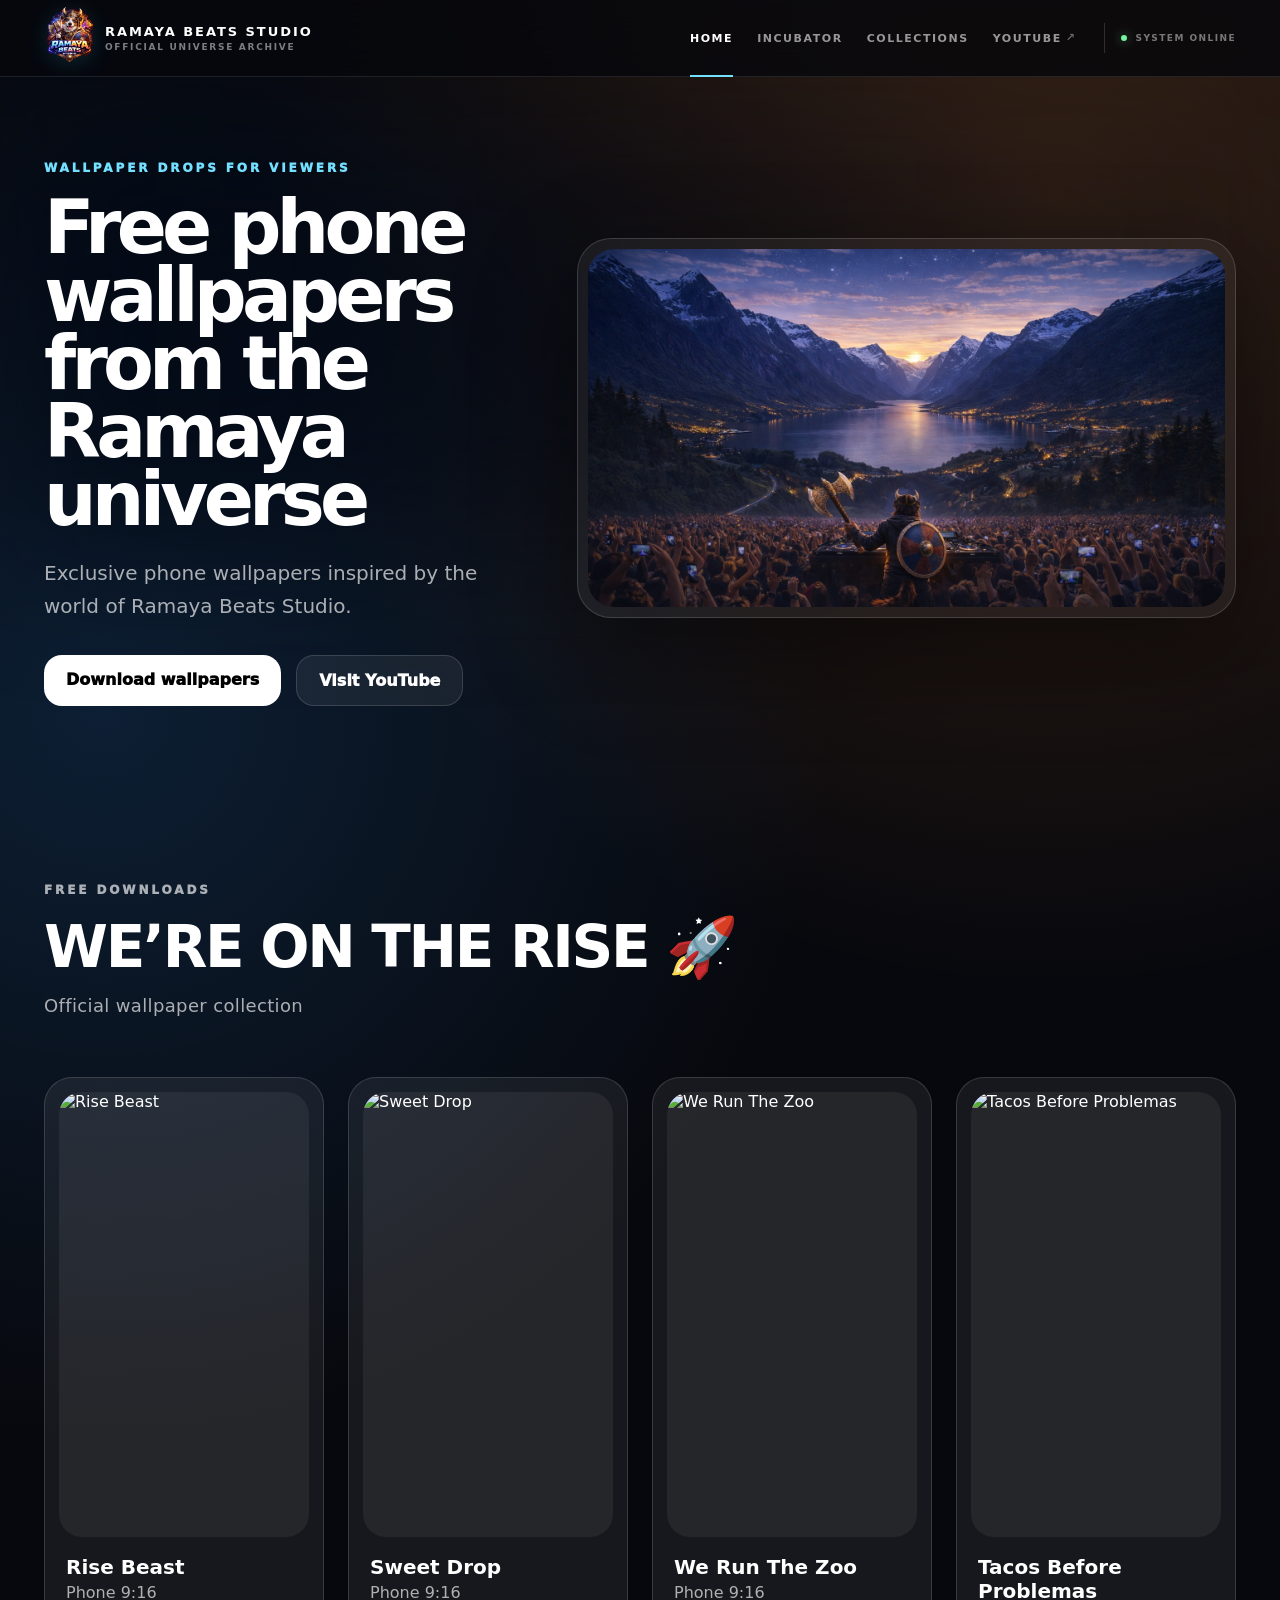
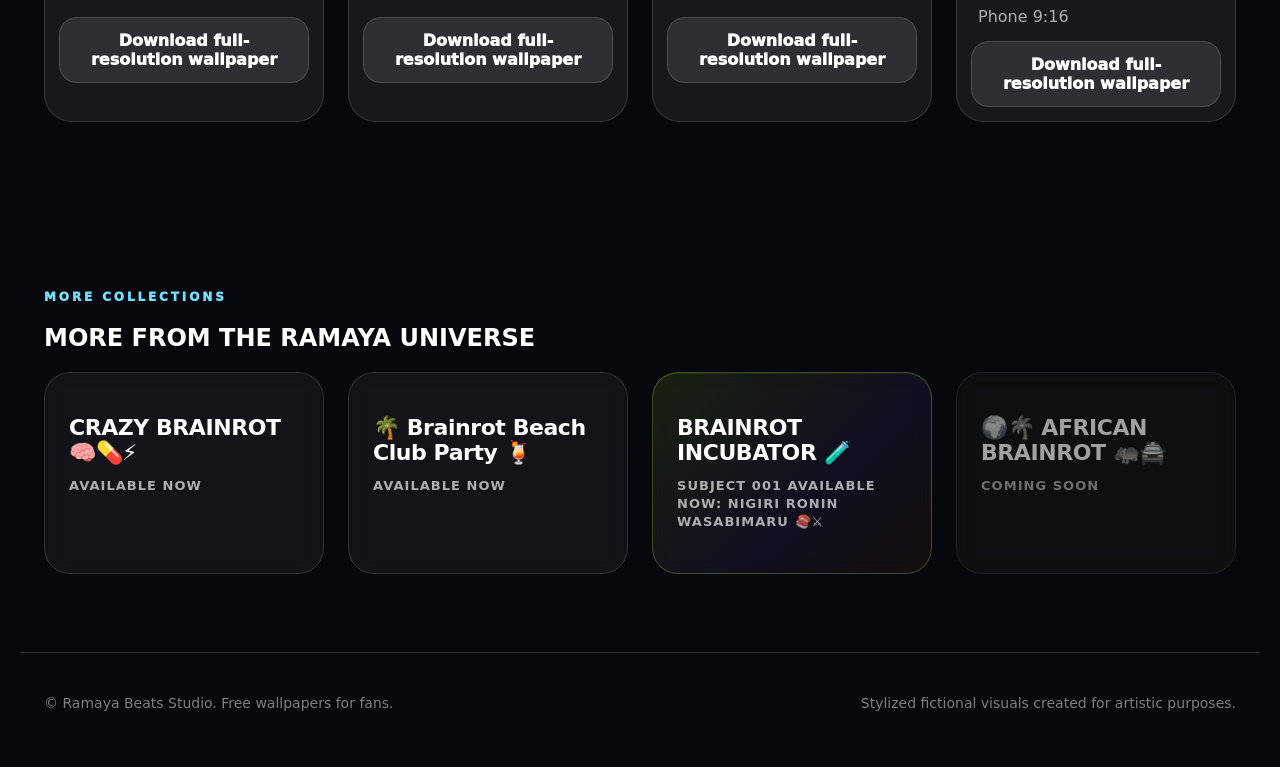
==== index.html @ 863e3a2d "Refresh deployed site assets" ====
<!DOCTYPE html>
<html lang="en">
<head>
  <meta charset="UTF-8" />
  <meta name="viewport" content="width=device-width, initial-scale=1.0" />

  <title>Ramaya Beats Studio — Free Phone Wallpapers</title>
  <meta name="description" content="Official wallpaper collection for viewers of Ramaya Beats Studio." />
  <meta name="robots" content="index, follow" />

  <meta property="og:title" content="Ramaya Beats Studio — Free Phone Wallpapers" />
  <meta property="og:description" content="Download free cinematic phone wallpapers from the Ramaya universe." />
  <meta property="og:type" content="website" />
  <meta property="og:image" content="assets/hero-banner.png" />

  <link rel="icon" href="assets/ramaya-emblem-transparent.png" type="image/png" />
  <link rel="stylesheet" href="style.css?v=20260825-1" />
</head>

<body id="home" class="page-home">
  <header class="rds-header" data-global-header>
    <div class="rds-header__inner">
      <a class="rds-brand" href="index.html#home" aria-label="Ramaya Beats Studio — Home">
        <img class="rds-brand__mark" src="assets/ramaya-logo-header-transparent.png" alt="" width="51" height="64" />
        <span class="rds-brand__copy">
          <span class="rds-brand__name">RAMAYA BEATS STUDIO</span>
          <span class="rds-brand__meta">OFFICIAL UNIVERSE ARCHIVE</span>
        </span>
      </a>

      <button class="rds-menu-toggle" type="button" aria-expanded="false" aria-controls="global-navigation">
        <span class="sr-only">Open navigation</span>
        <span class="rds-menu-toggle__line" aria-hidden="true"></span>
        <span class="rds-menu-toggle__line" aria-hidden="true"></span>
      </button>

      <div class="rds-header__panel" id="global-navigation">
        <nav class="rds-nav" aria-label="Global navigation">
          <a href="index.html#home" aria-current="page">HOME</a>
          <a href="brainrot-incubator.html">INCUBATOR</a>
          <a href="index.html#collections">COLLECTIONS</a>
          <a href="https://www.youtube.com/@RamayaBeatsStudio" target="_blank" rel="noopener">YOUTUBE <span aria-hidden="true">↗</span></a>
        </nav>

        <div class="rds-system-status" aria-label="System online">
          <span class="rds-system-status__dot" aria-hidden="true"></span>
          <span>SYSTEM ONLINE</span>
        </div>
      </div>
    </div>
  </header>

  <main>
    <section class="hero">
      <div class="hero-bg" aria-hidden="true"></div>

      <div class="hero-content">
        <p class="eyebrow">Wallpaper drops for viewers</p>
        <h1>Free phone wallpapers from the Ramaya universe</h1>
        <p class="hero-text">
          Exclusive phone wallpapers inspired by the world of Ramaya Beats Studio.
        </p>

        <div class="hero-actions">
          <a class="button primary" href="#wallpapers">Download wallpapers</a>
          <a class="button secondary" href="https://www.youtube.com/@RamayaBeatsStudio" target="_blank" rel="noopener">Visit YouTube</a>
        </div>
      </div>

      <div class="hero-card">
        <img src="assets/hero-banner.png" alt="Ramaya Beats Studio cinematic banner" />
      </div>
    </section>

    <section id="wallpapers" class="section">
      <div class="section-heading">
        <div>
          <p class="eyebrow">Free downloads</p>
          <h2>WE’RE ON THE RISE 🚀</h2>
          <p class="collection-subtitle">Official wallpaper collection</p>
        </div>
      </div>

      <div id="wallpaper-grid" class="wallpaper-grid">
        <noscript>
          <p>Enable JavaScript to load the wallpaper list.</p>
        </noscript>
      </div>
    </section>

    <section id="collections" class="section coming-soon">
      <p class="eyebrow">MORE COLLECTIONS</p>
      <h2>MORE FROM THE RAMAYA UNIVERSE</h2>

      <div class="coming-grid">
       <a href="crazy-brainrot.html" class="coming-card">
  CRAZY BRAINROT 🧠💊⚡
  <span>AVAILABLE NOW</span>
</a>
        <a href="beach-brainrot-party.html" class="coming-card">
  🌴 Brainrot Beach Club Party 🍹
  <span>AVAILABLE NOW</span>
</a>
        <a href="brainrot-incubator.html" class="coming-card incubator-card">
          BRAINROT INCUBATOR 🧪<br>
          <span>Subject 001 available now: Nigiri Ronin Wasabimaru 🍣⚔️</span>
        </a>
        <article class="coming-card locked-card" aria-disabled="true" aria-label="African Brainrot phone wallpapers coming soon">
          🌍🌴 AFRICAN BRAINROT 🦛🚔
          <span>COMING SOON</span>
        </article>
      </div>
    </section>
  </main>

  <footer class="footer">
    <p>© Ramaya Beats Studio. Free wallpapers for fans.</p>
    <p>Stylized fictional visuals created for artistic purposes.</p>
  </footer>

  <script src="script.js?v=20260825-1"></script>
</body>
</html>
---- style.css ----
:root {
  color-scheme: dark;
  --bg: #07080d;
  --panel: rgba(255,255,255,0.065);
  --panel-strong: rgba(255,255,255,0.11);
  --text: #ffffff;
  --muted: rgba(255,255,255,0.66);
  --line: rgba(255,255,255,0.14);
  --accent: #74e0ff;
  --gold: #ffbd57;
  --online: #77f2a1;
  --radius: 28px;
  --header-height: 76px;
}

* { box-sizing: border-box; }

html { scroll-behavior: smooth; }

#collections {
  scroll-margin-top: calc(var(--header-height) + 24px);
}

body {
  margin: 0;
  min-height: 100vh;
  font-family: Inter, ui-sans-serif, system-ui, -apple-system, BlinkMacSystemFont, "Segoe UI", sans-serif;
  background:
    radial-gradient(circle at 82% 8%, rgba(255, 142, 55, 0.20), transparent 33%),
    radial-gradient(circle at 8% 30%, rgba(42, 150, 255, 0.16), transparent 36%),
    var(--bg);
  color: var(--text);
}

a {
  color: inherit;
  text-decoration: none;
}

.sr-only {
  position: absolute;
  width: 1px;
  height: 1px;
  padding: 0;
  margin: -1px;
  overflow: hidden;
  clip: rect(0, 0, 0, 0);
  white-space: nowrap;
  border: 0;
}

/* RDS-001 — Global Header v1.0 */
.rds-header {
  position: sticky;
  top: 0;
  z-index: 100;
  border-bottom: 1px solid rgba(255,255,255,0.1);
  background: rgba(7,8,13,0.82);
  backdrop-filter: blur(24px) saturate(140%);
}

.rds-header__inner {
  position: relative;
  width: min(100%, 1240px);
  min-height: var(--header-height);
  margin: 0 auto;
  padding: 0 24px;
  display: flex;
  align-items: center;
  gap: 28px;
}

.rds-brand {
  display: flex;
  align-items: center;
  gap: 10px;
  flex: 0 0 auto;
}

.rds-brand__mark {
  width: 51px;
  height: 64px;
  object-fit: contain;
  display: block;
  flex: 0 0 auto;
  filter: drop-shadow(0 4px 10px rgba(57, 221, 255, 0.14));
}

.rds-brand__copy {
  display: grid;
  gap: 5px;
}

.rds-brand__name,
.rds-brand__meta {
  display: block;
  line-height: 1;
}

.rds-brand__name {
  font-size: 13px;
  font-weight: 900;
  letter-spacing: 0.15em;
}

.rds-brand__meta {
  color: rgba(255,255,255,0.48);
  font-size: 9px;
  font-weight: 750;
  letter-spacing: 0.19em;
}

.rds-header__panel {
  min-width: 0;
  margin-left: auto;
  display: flex;
  align-items: center;
  gap: 18px;
}

.rds-nav {
  display: flex;
  align-items: stretch;
  gap: 4px;
}

.rds-nav a {
  position: relative;
  min-height: var(--header-height);
  padding: 0 10px;
  display: inline-flex;
  align-items: center;
  color: rgba(255,255,255,0.58);
  font-size: 11px;
  font-weight: 850;
  letter-spacing: 0.14em;
  transition: color 160ms ease;
}

.rds-nav a::after {
  content: "";
  position: absolute;
  right: 10px;
  bottom: -1px;
  left: 10px;
  height: 2px;
  background: var(--accent);
  transform: scaleX(0);
  transform-origin: left;
  transition: transform 160ms ease;
}

.rds-nav a:hover,
.rds-nav a[aria-current="page"] {
  color: white;
}

.rds-nav a > span[aria-hidden="true"] {
  margin-left: 4px;
  opacity: 0.65;
  transform: translateY(-1px);
}

.rds-nav a:hover::after,
.rds-nav a[aria-current="page"]::after {
  transform: scaleX(1);
}

.rds-system-status {
  min-height: 30px;
  padding-left: 16px;
  border-left: 1px solid var(--line);
  display: flex;
  align-items: center;
  gap: 8px;
  color: rgba(255,255,255,0.45);
  white-space: nowrap;
  font-size: 9px;
  font-weight: 800;
  letter-spacing: 0.16em;
}

.rds-system-status__dot {
  width: 6px;
  height: 6px;
  border-radius: 50%;
  background: var(--online);
  box-shadow: 0 0 12px rgba(119,242,161,0.58);
}

.rds-menu-toggle {
  display: none;
  width: 42px;
  height: 42px;
  margin-left: auto;
  padding: 0;
  border: 1px solid var(--line);
  border-radius: 12px;
  background: rgba(255,255,255,0.045);
  color: white;
  cursor: pointer;
  align-items: center;
  justify-content: center;
  flex-direction: column;
  gap: 6px;
}

.rds-menu-toggle__line {
  width: 16px;
  height: 1px;
  background: currentColor;
  transition: transform 160ms ease;
}

.rds-menu-toggle[aria-expanded="true"] .rds-menu-toggle__line:nth-child(2) {
  transform: translateY(3.5px) rotate(45deg);
}

.rds-menu-toggle[aria-expanded="true"] .rds-menu-toggle__line:nth-child(3) {
  transform: translateY(-3.5px) rotate(-45deg);
}

.hero {
  position: relative;
  max-width: 1240px;
  margin: 0 auto;
  padding: 72px 24px 84px;
  display: grid;
  grid-template-columns: 0.85fr 1.15fr;
  gap: 46px;
  align-items: center;
}

.hero-bg {
  position: absolute;
  inset: 40px 0 auto 0;
  height: 420px;
  pointer-events: none;
  background: linear-gradient(90deg, rgba(2,8,20,0.92), rgba(2,8,20,0.25));
  filter: blur(80px);
  opacity: 0.9;
}

.hero-content {
  position: relative;
  z-index: 2;
}

.eyebrow {
  color: var(--accent);
  text-transform: uppercase;
  letter-spacing: 0.24em;
  font-size: 12px;
  font-weight: 950;
}

h1 {
  font-size: clamp(38px, 6vw, 74px);
  line-height: 0.92;
  letter-spacing: -0.065em;
  margin: 18px 0 24px;
  max-width: 720px;
}

.hero-text {
  color: var(--muted);
  font-size: 20px;
  line-height: 1.65;
  max-width: 650px;
}

.hero-actions {
  display: flex;
  flex-wrap: wrap;
  gap: 15px;
  margin-top: 32px;
}

.button {
  border-radius: 18px;
  padding: 15px 22px;
  font-weight: 950;
  transition: 180ms ease;
}

.primary {
  background: white;
  color: black;
}

.primary:hover { transform: translateY(-2px); }

.secondary {
  background: var(--panel);
  border: 1px solid var(--line);
}

.secondary:hover { background: var(--panel-strong); }

.hero-card {
  position: relative;
  z-index: 2;
  border: 1px solid rgba(255,255,255,0.15);
  border-radius: 34px;
  padding: 10px;
  background: rgba(255,255,255,0.055);
  box-shadow: 0 35px 100px rgba(0,0,0,0.45);
}

.hero-card img {
  width: 100%;
  display: block;
  border-radius: 26px;
  aspect-ratio: 16 / 9;
  object-fit: cover;
}

.section {
  max-width: 1240px;
  margin: 0 auto;
  padding: 78px 24px;
}

.section-heading {
  display: flex;
  justify-content: space-between;
  gap: 36px;
  align-items: end;
  margin-bottom: 38px;
}

.section-heading h2 {
  margin: 8px 0 0;
  font-size: clamp(36px, 5vw, 58px);
  letter-spacing: -0.04em;
}

.section-heading p {
  max-width: 540px;
  color: var(--muted);
  line-height: 1.7;
}

.wallpaper-grid {
  display: grid;
  grid-template-columns: repeat(4, minmax(0, 1fr));
  gap: 24px;
}

.wallpaper-card {
  background: var(--panel);
  border: 1px solid var(--line);
  border-radius: var(--radius);
  padding: 14px;
  transition: 180ms ease;
}

.wallpaper-card:hover {
  transform: translateY(-3px);
  background: var(--panel-strong);
}

.wallpaper-preview {
  border-radius: 23px;
  overflow: hidden;
  aspect-ratio: 9 / 16;
  background: rgba(255,255,255,0.06);
}

.wallpaper-preview img {
  width: 100%;
  height: 100%;
  display: block;
  object-fit: cover;
}

.wallpaper-card h3 {
  margin: 18px 7px 4px;
  font-size: 20px;
}

.wallpaper-card p {
  color: var(--muted);
  margin: 0 7px 15px;
}

.download {
  display: block;
  text-align: center;
  background: rgba(255,255,255,0.1);
  border: 1px solid var(--line);
  border-radius: 18px;
  padding: 13px;
  font-weight: 950;
}

.download:hover {
  background: white;
  color: black;
}

.info-section {
  display: grid;
  grid-template-columns: repeat(3, 1fr);
  gap: 22px;
}

.info-card {
  background: var(--panel);
  border: 1px solid var(--line);
  border-radius: var(--radius);
  padding: 28px;
}

.info-card h3 {
  margin-top: 0;
  font-size: 22px;
}

.info-card p {
  color: var(--muted);
  line-height: 1.7;
}

.footer {
  border-top: 1px solid var(--line);
  max-width: 1240px;
  margin: 0 auto;
  padding: 28px 24px 42px;
  display: flex;
  justify-content: space-between;
  gap: 24px;
  color: rgba(255,255,255,0.48);
  font-size: 14px;
}

/* Brainrot Incubator — branded series beneath the global header */
.page-incubator {
  --incubator-green: #b8ff3d;
  --incubator-cyan: #36e7ff;
  --incubator-purple: #9a66ff;
  --incubator-orange: #ff9138;
  background:
    radial-gradient(circle at 76% 19%, rgba(184,255,61,0.11), transparent 24%),
    radial-gradient(circle at 92% 34%, rgba(154,102,255,0.13), transparent 25%),
    radial-gradient(circle at 12% 31%, rgba(54,231,255,0.08), transparent 27%),
    #050807;
}

.page-incubator .eyebrow,
.page-incubator .collection-subtitle {
  color: var(--incubator-green);
}

.page-incubator .primary {
  background: var(--incubator-green);
  box-shadow: 0 12px 38px rgba(184,255,61,0.17);
}

.incubator-shell {
  width: min(100%, 1240px);
  min-height: calc(100vh - var(--header-height) - 110px);
  margin: 0 auto;
  padding: 48px 24px 88px;
}

.incubator-module {
  position: relative;
  overflow: hidden;
  border: 1px solid rgba(184,255,61,0.2);
  border-radius: 32px;
  background:
    linear-gradient(rgba(184,255,61,0.025) 1px, transparent 1px),
    linear-gradient(90deg, rgba(184,255,61,0.025) 1px, transparent 1px),
    linear-gradient(145deg, rgba(11,19,15,0.98), rgba(5,8,7,0.96));
  background-size: 38px 38px, 38px 38px, auto;
  box-shadow: 0 40px 120px rgba(0,0,0,0.54), inset 0 0 90px rgba(184,255,61,0.025);
}

.incubator-module::before {
  content: "";
  position: absolute;
  z-index: 2;
  top: 0;
  right: 9%;
  left: 9%;
  height: 2px;
  background: linear-gradient(90deg, transparent, var(--incubator-green), transparent);
  box-shadow: 0 0 28px rgba(184,255,61,0.7);
}

.incubator-module__header {
  position: relative;
  padding: clamp(28px, 4vw, 50px);
  border-bottom: 1px solid rgba(184,255,61,0.14);
  display: grid;
  grid-template-columns: 1fr auto;
  align-items: center;
  gap: 40px;
  background:
    linear-gradient(115deg, rgba(184,255,61,0.075), transparent 38%),
    linear-gradient(290deg, rgba(154,102,255,0.055), transparent 30%),
    rgba(255,255,255,0.012);
}

.incubator-brand-lockup {
  min-width: 0;
  display: flex;
  align-items: center;
  gap: clamp(22px, 3vw, 38px);
}

.incubator-emblem {
  position: relative;
  width: clamp(94px, 11vw, 132px);
  aspect-ratio: 1;
  flex: 0 0 auto;
  border: 1px solid rgba(184,255,61,0.42);
  border-radius: 27%;
  display: grid;
  place-items: center;
  background:
    radial-gradient(circle, rgba(184,255,61,0.17), transparent 57%),
    rgba(3,9,5,0.9);
  box-shadow: inset 0 0 30px rgba(184,255,61,0.09), 0 0 42px rgba(184,255,61,0.08);
  transform: rotate(-3deg);
}

.incubator-emblem::before,
.incubator-emblem::after {
  content: "";
  position: absolute;
  pointer-events: none;
}

.incubator-emblem::before {
  inset: 8px;
  border: 1px solid rgba(54,231,255,0.18);
  border-radius: 25%;
}

.incubator-emblem::after {
  width: 72%;
  height: 72%;
  border: 1px dashed rgba(154,102,255,0.22);
  border-radius: 50%;
  animation: emblem-orbit 18s linear infinite;
}

.incubator-emblem__fallback {
  position: relative;
  z-index: 1;
  width: 62%;
  height: 70%;
  display: block;
  filter: drop-shadow(0 0 12px rgba(184,255,61,0.38));
  transition: opacity 160ms ease;
}

.incubator-emblem__neck {
  position: absolute;
  z-index: 2;
  top: 3%;
  left: 36%;
  width: 28%;
  height: 32%;
  border: 3px solid var(--incubator-green);
  border-top-width: 5px;
  border-radius: 5px 5px 2px 2px;
  background: #07100a;
}

.incubator-emblem__flask {
  position: absolute;
  z-index: 3;
  right: 6%;
  bottom: 3%;
  left: 6%;
  height: 67%;
  overflow: hidden;
  border: 3px solid var(--incubator-green);
  border-radius: 42% 42% 24% 24% / 28% 28% 34% 34%;
  background: rgba(7,16,10,0.94);
}

.incubator-emblem__flask::before {
  content: "";
  position: absolute;
  z-index: 2;
  top: 17%;
  right: 15%;
  left: 15%;
  height: 2px;
  background: var(--incubator-cyan);
  box-shadow: 0 0 12px rgba(54,231,255,0.75);
}

.incubator-emblem__flask span {
  position: absolute;
  right: -8%;
  bottom: -12%;
  left: -8%;
  height: 62%;
  border-top: 2px solid var(--incubator-cyan);
  border-radius: 45% 55% 0 0;
  background: linear-gradient(160deg, rgba(54,231,255,0.72), rgba(184,255,61,0.7));
  box-shadow: 0 -7px 20px rgba(54,231,255,0.2);
}

.incubator-emblem__asset {
  position: absolute;
  z-index: 4;
  inset: 10px;
  width: calc(100% - 20px);
  height: calc(100% - 20px);
  border-radius: 20%;
  object-fit: contain;
}

.incubator-emblem.has-asset .incubator-emblem__fallback { opacity: 0; }

.incubator-brand-lockup__copy { min-width: 0; }

.incubator-module__path {
  margin: 0 0 13px;
  color: rgba(255,255,255,0.47);
  font-size: 9px;
  font-weight: 850;
  letter-spacing: 0.22em;
}

.incubator-module__header h1 {
  margin: 0;
  font-size: clamp(46px, 6.4vw, 82px);
  line-height: 0.75;
  letter-spacing: -0.072em;
  text-transform: uppercase;
}

.incubator-module__header h1 span { display: block; }

.incubator-module__header h1 span:first-child {
  color: var(--incubator-green);
  text-shadow: 0 0 32px rgba(184,255,61,0.13);
}

.incubator-slogan {
  margin: 20px 0 0;
  color: var(--incubator-orange);
  font-size: clamp(11px, 1.3vw, 15px);
  font-weight: 950;
  letter-spacing: 0.24em;
}

.incubator-module__access {
  min-width: 190px;
  margin: 0;
  border-top: 1px solid rgba(184,255,61,0.18);
}

.incubator-module__access div {
  padding: 15px 0;
  border-bottom: 1px solid rgba(184,255,61,0.18);
  display: flex;
  justify-content: space-between;
  gap: 24px;
}

.incubator-module__access dt,
.incubator-module__access dd {
  margin: 0;
  font-size: 9px;
  font-weight: 850;
  letter-spacing: 0.16em;
}

.incubator-module__access dt { color: rgba(255,255,255,0.38); }
.incubator-module__access dd { color: var(--incubator-green); }

.incubator-module__body {
  position: relative;
  padding: clamp(28px, 5vw, 62px);
  display: grid;
  grid-template-columns: minmax(0, 0.76fr) minmax(430px, 1.24fr);
  gap: clamp(34px, 6vw, 82px);
  align-items: start;
}

.incubator-intro h2 {
  max-width: 480px;
  margin: 14px 0 20px;
  font-size: clamp(34px, 4.5vw, 58px);
  line-height: 0.98;
  letter-spacing: -0.055em;
}

.incubator-intro > p:not(.eyebrow) {
  max-width: 470px;
  margin: 0 0 30px;
  color: var(--muted);
  font-size: 17px;
  line-height: 1.7;
}

.incubation-chamber {
  position: relative;
  overflow: hidden;
  border: 1px solid rgba(184,255,61,0.36);
  border-radius: 28px 28px 20px 20px;
  background: #07100b;
  box-shadow:
    0 28px 75px rgba(0,0,0,0.52),
    0 0 0 8px rgba(255,255,255,0.018),
    inset 0 0 50px rgba(184,255,61,0.045);
}

.incubation-chamber::before,
.incubation-chamber::after {
  content: "";
  position: absolute;
  z-index: 6;
  top: 12px;
  width: 10px;
  height: 10px;
  border: 1px solid rgba(255,255,255,0.25);
  border-radius: 50%;
  background: #0f1712;
}

.incubation-chamber::before { left: 14px; }
.incubation-chamber::after { right: 14px; }

.incubation-chamber__topbar {
  min-height: 44px;
  padding: 0 38px;
  border-bottom: 1px solid rgba(184,255,61,0.2);
  display: flex;
  align-items: center;
  justify-content: space-between;
  gap: 18px;
  color: rgba(255,255,255,0.52);
  background: linear-gradient(180deg, rgba(255,255,255,0.055), rgba(255,255,255,0.018));
  font-size: 8px;
  font-weight: 900;
  letter-spacing: 0.19em;
}

.incubation-chamber__power { color: var(--incubator-green); }

.incubation-chamber__power i,
.subject-data__active i {
  display: inline-block;
  width: 6px;
  height: 6px;
  margin-right: 6px;
  border-radius: 50%;
  background: currentColor;
  box-shadow: 0 0 11px currentColor;
}

.incubation-chamber__viewport {
  position: relative;
  min-height: 540px;
  overflow: hidden;
  background:
    radial-gradient(circle at 50% 78%, rgba(184,255,61,0.2), transparent 33%),
    #030805;
}

.incubation-chamber__viewport::before,
.incubation-chamber__viewport::after {
  content: "";
  position: absolute;
  z-index: 3;
  right: 0;
  left: 0;
  pointer-events: none;
}

.incubation-chamber__viewport::before {
  top: 0;
  bottom: 0;
  opacity: 0.28;
  background: repeating-linear-gradient(180deg, transparent 0 5px, rgba(184,255,61,0.08) 6px);
  mix-blend-mode: screen;
}

.incubation-chamber__viewport::after {
  bottom: 0;
  height: 42%;
  background: linear-gradient(transparent, rgba(2,7,4,0.9));
}

.incubation-chamber__viewport img {
  position: absolute;
  z-index: 1;
  inset: 0;
  width: 100%;
  height: 100%;
  display: block;
  object-fit: cover;
  object-position: 50% 38%;
  filter: saturate(0.95) contrast(1.06);
}

.incubation-chamber__subject-id {
  position: absolute;
  z-index: 4;
  top: 20px;
  left: 24px;
  padding: 9px 12px;
  border: 1px solid rgba(184,255,61,0.5);
  color: var(--incubator-green);
  background: rgba(3,8,5,0.74);
  box-shadow: 0 0 24px rgba(184,255,61,0.1);
  font-size: 11px;
  font-weight: 950;
  letter-spacing: 0.18em;
}

.incubation-chamber__glass {
  position: absolute;
  z-index: 2;
  inset: 0;
  background:
    linear-gradient(112deg, rgba(255,255,255,0.13), transparent 17% 67%, rgba(54,231,255,0.07)),
    linear-gradient(180deg, transparent 68%, rgba(184,255,61,0.08));
  pointer-events: none;
}

.incubation-chamber__rail {
  position: absolute;
  z-index: 5;
  top: 0;
  bottom: 0;
  width: 13px;
  border-right: 1px solid rgba(184,255,61,0.22);
  border-left: 1px solid rgba(184,255,61,0.22);
  background: linear-gradient(90deg, #07100b, #18231b 48%, #07100b);
  box-shadow: 0 0 18px rgba(0,0,0,0.85);
}

.incubation-chamber__rail--left { left: 0; }
.incubation-chamber__rail--right { right: 0; }

.incubation-chamber__console {
  position: relative;
  z-index: 7;
  padding: 24px 26px 26px;
  border-top: 1px solid rgba(184,255,61,0.25);
  display: grid;
  grid-template-columns: minmax(0, 1fr) minmax(210px, 0.8fr);
  gap: 26px;
  align-items: end;
  background:
    linear-gradient(135deg, rgba(184,255,61,0.06), transparent 42%),
    linear-gradient(315deg, rgba(154,102,255,0.07), transparent 45%),
    #080e0a;
}

.incubation-chamber__identity p {
  margin: 0 0 11px;
  color: var(--incubator-green);
  font-size: 12px;
  font-weight: 950;
  letter-spacing: 0.2em;
}

.incubation-chamber__identity h2 {
  margin: 0;
  font-size: clamp(30px, 3.8vw, 48px);
  line-height: 0.86;
  letter-spacing: -0.058em;
}

.subject-data {
  margin: 0;
  border-top: 1px solid rgba(255,255,255,0.12);
}

.subject-data div {
  padding: 8px 0;
  border-bottom: 1px solid rgba(255,255,255,0.12);
  display: flex;
  justify-content: space-between;
  gap: 16px;
}

.subject-data dt,
.subject-data dd {
  margin: 0;
  font-size: 8px;
  font-weight: 900;
  letter-spacing: 0.12em;
}

.subject-data dt { color: rgba(255,255,255,0.38); }
.subject-data dd { color: rgba(255,255,255,0.88); text-align: right; }
.subject-data__active { color: var(--incubator-green) !important; }

.incubator-wallpapers {
  padding-top: 80px;
}

@keyframes emblem-orbit {
  to { transform: rotate(360deg); }
}

@media (max-width: 920px) {
  .section-heading,
  .footer {
    flex-direction: column;
    align-items: flex-start;
  }

  .rds-menu-toggle { display: inline-flex; }

  .rds-header__panel {
    position: absolute;
    top: calc(100% + 1px);
    right: 0;
    left: 0;
    padding: 12px 24px 22px;
    border-bottom: 1px solid rgba(255,255,255,0.1);
    background: rgba(7,8,13,0.97);
    box-shadow: 0 24px 60px rgba(0,0,0,0.42);
    flex-direction: column;
    align-items: stretch;
    gap: 10px;
    opacity: 0;
    visibility: hidden;
    pointer-events: none;
    transform: translateY(-8px);
    transition: opacity 160ms ease, transform 160ms ease, visibility 160ms ease;
  }

  .rds-header__panel.is-open {
    opacity: 1;
    visibility: visible;
    pointer-events: auto;
    transform: translateY(0);
  }

  .rds-nav {
    flex-direction: column;
    align-items: stretch;
  }

  .rds-nav a {
    min-height: 0;
    padding: 14px 0;
    border-bottom: 1px solid rgba(255,255,255,0.08);
    font-size: 12px;
  }

  .rds-nav a::after {
    right: auto;
    bottom: 7px;
    left: 0;
    width: 28px;
  }

  .rds-system-status {
    min-height: 0;
    padding: 10px 0 0;
    border-left: 0;
  }

  body.nav-open { overflow: hidden; }

  .hero {
    grid-template-columns: 1fr;
    padding-top: 44px;
  }

  .wallpaper-grid,
  .info-section {
    grid-template-columns: 1fr;
  }

  .hero-card { order: -1; }

  .incubator-module__header,
  .incubator-module__body {
    grid-template-columns: 1fr;
  }

  .incubator-module__access {
    width: 100%;
  }

  .incubator-module__body {
    align-items: stretch;
  }

  .incubator-intro {
    max-width: 640px;
  }

  .incubation-chamber {
    width: min(100%, 650px);
    justify-self: center;
  }
}
.collection-subtitle {
  color: var(--muted);
  font-size: 18px;
  margin-top: 10px;
  letter-spacing: 0.02em;
}
.coming-grid {
  display: grid;
  grid-template-columns: repeat(auto-fit, minmax(260px, 1fr));
  gap: 24px;
}
.coming-card {
  background: rgba(255,255,255,0.05);
  border: 1px solid rgba(255,255,255,0.12);
  border-radius: 26px;
  padding: 42px 24px;
  font-size: 22px;
  font-weight: 900;
  letter-spacing: -0.02em;
  transition: 180ms ease;
  backdrop-filter: blur(10px);
}

.coming-card:hover {
  transform: translateY(-4px);
  background: rgba(255,255,255,0.09);
}
.coming-card span {
  display: block;
  margin-top: 12px;
  font-size: 13px;
  font-weight: 700;
  color: var(--muted);
  line-height: 1.4;
  text-transform: uppercase;
  letter-spacing: 0.08em;
}
.locked-card {
  opacity: 0.62;
  filter: grayscale(0.92);
  pointer-events: none;
  user-select: none;
}

.incubator-card {
  border-color: rgba(184,255,61,0.25);
  background:
    linear-gradient(135deg, rgba(184,255,61,0.1), rgba(154,102,255,0.08) 58%, rgba(255,145,56,0.055));
  box-shadow: inset 0 1px 0 rgba(184,255,61,0.08);
}

@media (max-width: 560px) {
  .rds-header__inner { padding: 0 16px; }
  .rds-header__panel { padding-right: 16px; padding-left: 16px; }
  .rds-brand__meta { display: none; }
  .rds-brand__name { font-size: 11px; letter-spacing: 0.12em; }
  .rds-brand__mark { width: 44px; height: 55px; }

  .incubator-shell { padding: 24px 14px 64px; }
  .incubator-module { border-radius: 24px; }
  .incubator-module__header { padding: 25px 20px; }
  .incubator-brand-lockup { align-items: flex-start; gap: 14px; }
  .incubator-emblem { width: 64px; border-radius: 18px; }
  .incubator-module__path { max-width: 190px; line-height: 1.5; }
  .incubator-module__header h1 { font-size: clamp(34px, 9.6vw, 44px); }
  .incubator-slogan { margin-top: 14px; font-size: 9px; letter-spacing: 0.16em; }
  .incubator-module__body { padding: 28px 20px 36px; }
  .incubator-intro > p:not(.eyebrow) { font-size: 16px; }
  .incubation-chamber__viewport { min-height: 480px; }
  .incubation-chamber__topbar { padding: 0 34px; letter-spacing: 0.12em; }
  .incubation-chamber__console { grid-template-columns: 1fr; gap: 22px; padding: 22px 20px 24px; }
  .incubation-chamber__identity h2 { font-size: 36px; }
  .incubation-chamber__subject-id { top: 16px; left: 20px; font-size: 9px; }
}

/* Brainrot Incubator — cinematic archive direction v2 */
.page-incubator {
  --incubator-green: #aaff00;
  --incubator-cyan: #39ddff;
  --incubator-magenta: #ff3ac8;
  --incubator-orange: #ff9d00;
  background:
    radial-gradient(circle at 85% 12%, rgba(16,103,255,0.13), transparent 27%),
    radial-gradient(circle at 12% 70%, rgba(255,58,200,0.08), transparent 25%),
    #020713;
}

.page-incubator .rds-header {
  border-bottom-color: rgba(57,221,255,0.22);
  background: rgba(1,5,14,0.94);
}

.page-incubator .rds-nav a::after {
  background: var(--incubator-cyan);
  box-shadow: 0 0 14px rgba(57,221,255,0.65);
}

.page-incubator .incubator-shell {
  width: min(100%, 1280px);
  padding: 0 22px 76px;
}

.incubator-cinematic-hero {
  position: relative;
  min-height: 500px;
  overflow: hidden;
  padding: 42px 38px;
  border-right: 1px solid rgba(57,221,255,0.28);
  border-bottom: 1px solid rgba(57,221,255,0.35);
  border-left: 1px solid rgba(57,221,255,0.28);
  display: grid;
  grid-template-columns: minmax(140px, 180px) minmax(330px, 1fr) minmax(300px, 390px);
  gap: clamp(24px, 3.5vw, 50px);
  align-items: center;
  background:
    linear-gradient(90deg, rgba(2,7,19,0.98) 0%, rgba(2,9,23,0.92) 38%, rgba(1,7,18,0.38) 72%, rgba(2,6,15,0.75) 100%),
    radial-gradient(circle at 73% 40%, rgba(57,221,255,0.18), transparent 29%),
    #020713;
  box-shadow: inset 0 -80px 100px rgba(0,5,17,0.55);
}

.incubator-cinematic-hero::before {
  content: "";
  position: absolute;
  inset: 0;
  background:
    radial-gradient(circle at 73% 42%, rgba(57,221,255,0.1), transparent 24%),
    radial-gradient(circle at 86% 48%, rgba(113,45,255,0.12), transparent 25%),
    radial-gradient(circle at 80% 68%, rgba(170,255,0,0.045), transparent 20%);
  opacity: 0.8;
}

.incubator-cinematic-hero::after {
  content: "";
  position: absolute;
  inset: 0;
  pointer-events: none;
  background:
    repeating-linear-gradient(180deg, transparent 0 5px, rgba(57,221,255,0.025) 6px),
    linear-gradient(90deg, rgba(57,221,255,0.08) 1px, transparent 1px),
    linear-gradient(rgba(57,221,255,0.055) 1px, transparent 1px);
  background-size: auto, 70px 70px, 70px 70px;
  mask-image: linear-gradient(90deg, transparent 0 35%, black 72%);
}

.incubator-cinematic-hero > * {
  position: relative;
  z-index: 2;
}

.incubator-cinematic-hero.has-official-brand {
  grid-template-columns: minmax(470px, 1fr) minmax(300px, 390px);
}

.incubator-cinematic-hero.has-official-brand .incubator-hero-emblem {
  display: none;
}

.incubator-origin-backdrop {
  position: absolute;
  z-index: 0;
  inset: 0;
  display: grid;
  grid-template-columns: repeat(4, 1fr);
  opacity: 0.27;
  filter: blur(12px) saturate(0.82) contrast(1.08) brightness(0.82);
  transform: scale(1.06);
}

.incubator-origin-backdrop:empty { display: none; }

.incubator-origin-backdrop img {
  width: 100%;
  height: 100%;
  display: block;
  object-fit: cover;
}

.incubator-origin-backdrop::after {
  content: "";
  position: absolute;
  inset: 0;
  background: linear-gradient(90deg, rgba(2,7,19,0.98), rgba(2,7,19,0.78) 50%, rgba(2,7,19,0.34) 76%, rgba(2,7,19,0.82));
}

.incubator-hero-emblem {
  min-width: 0;
  text-align: center;
}

.incubator-cinematic-hero .incubator-emblem {
  width: min(100%, 148px);
  margin: 0 auto 17px;
  border-width: 2px;
  border-color: rgba(57,221,255,0.64);
  border-radius: 44% 44% 18px 18px;
  background:
    radial-gradient(circle at 50% 48%, rgba(170,255,0,0.24), transparent 47%),
    linear-gradient(160deg, rgba(3,31,57,0.96), rgba(2,10,24,0.98));
  box-shadow:
    0 0 0 6px rgba(2,18,35,0.9),
    0 0 0 7px rgba(57,221,255,0.26),
    0 0 35px rgba(57,221,255,0.2),
    inset 0 0 34px rgba(170,255,0,0.08);
  transform: none;
}

.incubator-cinematic-hero .incubator-emblem::after {
  border-color: rgba(57,221,255,0.24);
}

.incubator-compact-brand {
  position: relative;
}

.incubator-compact-brand > img {
  width: 100%;
  max-height: 82px;
  display: block;
  object-fit: contain;
}

.incubator-compact-brand.has-asset p {
  position: absolute;
  width: 1px;
  height: 1px;
  overflow: hidden;
  clip: rect(0 0 0 0);
  clip-path: inset(50%);
  white-space: nowrap;
}

.incubator-hero-emblem p {
  margin: 0;
  padding: 9px 7px;
  border: 1px solid rgba(57,221,255,0.38);
  background: linear-gradient(180deg, rgba(7,31,58,0.94), rgba(2,13,30,0.96));
  box-shadow: 0 0 22px rgba(57,221,255,0.1);
  font-family: Impact, Haettenschweiler, "Arial Narrow Bold", sans-serif;
  font-size: clamp(17px, 2vw, 24px);
  letter-spacing: 0.035em;
  line-height: 0.9;
}

.incubator-hero-emblem p span {
  display: block;
  margin-top: 5px;
  color: var(--incubator-green);
}

.incubator-hero-emblem small {
  display: inline-block;
  margin-top: 7px;
  padding: 5px 15px;
  border: 1px solid rgba(57,221,255,0.45);
  border-radius: 3px 3px 12px 12px;
  color: var(--incubator-cyan);
  background: #041328;
  font-size: 8px;
  font-weight: 950;
  letter-spacing: 0.22em;
}

.incubator-hero-copy__path {
  margin: 0 0 14px;
  color: var(--incubator-cyan);
  font-size: clamp(13px, 1.15vw, 16px);
  font-weight: 900;
  font-style: italic;
  letter-spacing: 0.28em;
}

.incubator-brand-hero {
  position: relative;
}

.incubator-brand-hero > img {
  width: min(100%, 800px);
  max-height: 360px;
  display: block;
  object-fit: contain;
  object-position: left center;
  filter: drop-shadow(0 14px 34px rgba(0,0,0,0.64));
}

.incubator-brand-hero.has-asset h1 {
  position: absolute;
  width: 1px;
  height: 1px;
  overflow: hidden;
  clip: rect(0 0 0 0);
  clip-path: inset(50%);
  white-space: nowrap;
}

.incubator-cinematic-hero.has-official-brand .incubator-hero-copy__slogan {
  position: absolute;
  width: 1px;
  height: 1px;
  overflow: hidden;
  clip: rect(0 0 0 0);
  clip-path: inset(50%);
  white-space: nowrap;
}

.incubator-cinematic-hero.has-official-brand .incubator-hero-copy__mission {
  margin-top: 12px;
  padding-left: 16px;
}

.incubator-hero-copy h1 {
  margin: 0;
  max-width: none;
  font-family: Impact, Haettenschweiler, "Arial Narrow Bold", sans-serif;
  font-size: clamp(68px, 7.2vw, 104px);
  line-height: 0.72;
  letter-spacing: -0.035em;
  text-transform: uppercase;
  filter: drop-shadow(0 8px 0 rgba(0,0,0,0.35));
}

.incubator-hero-copy h1 span {
  display: block;
}

.incubator-hero-copy h1 span:first-child {
  color: #f6fbff;
  background: linear-gradient(180deg, #ffffff 0%, #8d9baa 34%, #f6fbff 52%, #475360 76%, #d4dde4 100%);
  background-clip: text;
  -webkit-background-clip: text;
  -webkit-text-fill-color: transparent;
  filter: drop-shadow(0 0 18px rgba(57,221,255,0.24));
}

.incubator-hero-copy h1 span:last-child {
  margin: 12px 0 0 16px;
  color: var(--incubator-green);
  font-size: 0.86em;
  font-style: italic;
  letter-spacing: -0.055em;
  text-shadow: 0 0 26px rgba(170,255,0,0.35), 4px 5px 0 rgba(34,82,0,0.42);
  transform: skewX(-7deg);
}

.incubator-hero-copy__slogan {
  margin: 34px 0 0;
  color: #e9f8ff;
  font-size: clamp(11px, 1.3vw, 15px);
  font-weight: 900;
  letter-spacing: 0.42em;
  white-space: nowrap;
}

.incubator-hero-copy__mission {
  margin: 15px 0 0;
  color: rgba(166,232,255,0.8);
  font-size: clamp(10px, 0.85vw, 12px);
  font-weight: 900;
  letter-spacing: 0.2em;
}

.hero-chamber {
  position: relative;
  width: min(100%, 360px);
  height: auto;
  aspect-ratio: 2 / 3;
  justify-self: end;
  filter: drop-shadow(0 22px 38px rgba(0,0,0,0.7)) drop-shadow(0 0 20px rgba(170,255,0,0.12));
}

.hero-chamber::before,
.hero-chamber::after {
  content: "";
  position: absolute;
  z-index: 4;
  pointer-events: none;
}

.hero-chamber::before {
  inset: 3% 7% 7%;
  border-radius: 42% 42% 18% 18% / 9% 9% 5% 5%;
  border: 1px solid rgba(121,239,255,0.23);
  box-shadow: inset 18px 0 30px rgba(105,235,255,0.08), inset -16px 0 24px rgba(187,67,255,0.06);
}

.hero-chamber::after {
  right: 7%;
  bottom: 1.6%;
  left: 7%;
  height: 12%;
  border-radius: 50%;
  background: radial-gradient(ellipse, rgba(170,255,0,0.28), transparent 68%);
  filter: blur(12px);
}

.hero-chamber__ambient-light {
  position: absolute;
  z-index: 0;
  inset: 7% -7% 3%;
  pointer-events: none;
}

.hero-chamber__ambient-light i {
  position: absolute;
  display: block;
  border-radius: 50%;
  opacity: 0.38;
  mix-blend-mode: screen;
  filter: blur(16px);
}

.hero-chamber__ambient-light i:nth-child(1) {
  top: 17%;
  bottom: 13%;
  left: 1%;
  width: 30%;
  background: radial-gradient(ellipse, rgba(49,224,255,0.64), rgba(22,91,255,0.22) 48%, transparent 74%);
  animation: chamber-cyan-pulse 8.4s ease-in-out infinite;
}

.hero-chamber__ambient-light i:nth-child(2) {
  top: 13%;
  right: 1%;
  bottom: 10%;
  width: 35%;
  background: radial-gradient(ellipse, rgba(173,72,255,0.68), rgba(48,72,255,0.24) 49%, transparent 75%);
  animation: chamber-purple-pulse 8.8s ease-in-out infinite;
}

.hero-chamber__ambient-light i:nth-child(3) {
  right: 28%;
  bottom: 1%;
  left: 28%;
  height: 12%;
  opacity: 0.24;
  background: radial-gradient(ellipse, rgba(171,255,38,0.44), rgba(67,205,0,0.08) 54%, transparent 76%);
  filter: blur(12px);
  animation: chamber-underglow 2.7s ease-in-out infinite alternate;
}

.hero-chamber__steam {
  position: absolute;
  z-index: 1;
  bottom: 6%;
  width: 31%;
  height: 24%;
  overflow: visible;
  pointer-events: none;
}

.hero-chamber__steam--left {
  left: -7%;
  --steam-x: -25px;
  --steam-mid-x: -10px;
  --steam-tilt: -7deg;
  --steam-speed: 8.4s;
}

.hero-chamber__steam--right {
  right: -6%;
  bottom: 3%;
  width: 34%;
  height: 31%;
  --steam-x: 32px;
  --steam-mid-x: 14px;
  --steam-tilt: 7deg;
  --steam-speed: 7.8s;
}

.hero-chamber__steam i {
  --steam-delay: 0s;
  position: absolute;
  bottom: 3%;
  width: 88%;
  height: 32%;
  border-radius: 50%;
  opacity: 0;
  filter: blur(6px);
  transform-origin: 50% 70%;
  animation: chamber-steam-burst var(--steam-speed) cubic-bezier(0.22, 0.72, 0.35, 1) var(--steam-delay) infinite;
}

.hero-chamber__steam--left i {
  right: 0;
  background:
    radial-gradient(ellipse at 22% 54%, rgba(202,247,255,0.62), transparent 42%),
    radial-gradient(ellipse at 54% 43%, rgba(85,212,255,0.42), transparent 45%),
    radial-gradient(ellipse at 79% 60%, rgba(115,144,255,0.34), transparent 41%);
}

.hero-chamber__steam--right i {
  left: 0;
  mix-blend-mode: screen;
  animation-name: chamber-purple-steam-rise;
  background:
    radial-gradient(ellipse at 21% 58%, rgba(101,145,255,0.42), transparent 43%),
    radial-gradient(ellipse at 53% 43%, rgba(147,92,255,0.52), transparent 46%),
    radial-gradient(ellipse at 80% 56%, rgba(218,179,255,0.44), transparent 40%);
}
.hero-chamber__steam--left i:nth-child(1) { --steam-delay: -6.7s; }
.hero-chamber__steam--right i:nth-child(1) { --steam-delay: -1.2s; }
.hero-chamber__steam i:nth-child(2) { --steam-delay: -2.8s; width: 68%; height: 29%; filter: blur(6px); }
.hero-chamber__steam i:nth-child(3) { --steam-delay: -5.6s; width: 58%; height: 24%; filter: blur(5px); }
.hero-chamber__steam--right i:nth-child(2) { left: 12%; --steam-delay: -3.8s; }
.hero-chamber__steam--right i:nth-child(3) { left: -4%; bottom: 7%; --steam-delay: -6.4s; }

.hero-chamber__cap,
.hero-chamber__base {
  position: absolute;
  z-index: 5;
  right: 20%;
  left: 20%;
  text-align: center;
  font-size: 10px;
  font-weight: 950;
  letter-spacing: 0.12em;
}

.hero-chamber__cap {
  top: 7.6%;
  color: var(--incubator-cyan);
  text-shadow: 0 0 10px rgba(57,221,255,0.85), 0 2px 3px #020713;
}

.hero-chamber__base {
  bottom: 8.7%;
  color: var(--incubator-green);
  line-height: 1.1;
  text-shadow: 0 0 11px rgba(170,255,0,0.9), 0 2px 3px #020713;
}

.hero-chamber__base span,
.hero-chamber__base strong { display: block; }
.hero-chamber__base span { font-size: 8px; }
.hero-chamber__base strong { margin-top: 3px; font-size: 13px; }

.hero-chamber__glass {
  position: relative;
  z-index: 2;
  height: 100%;
  overflow: hidden;
  border: 1px solid rgba(57,221,255,0.38);
  border-radius: 26px;
  background: #020713;
  box-shadow:
    inset 0 0 30px rgba(170,255,0,0.18),
    0 0 36px rgba(170,255,0,0.24),
    0 0 0 1px rgba(2,17,31,0.9);
  animation: chamber-glow 5.5s ease-in-out infinite alternate;
}

.hero-chamber__glass::before,
.hero-chamber__glass::after {
  content: "";
  position: absolute;
  z-index: 2;
  inset: 0;
  pointer-events: none;
}

.hero-chamber__glass::before {
  background:
    linear-gradient(105deg, rgba(255,255,255,0.18), transparent 21% 75%, rgba(255,255,255,0.08)),
    radial-gradient(ellipse at 50% 85%, rgba(199,255,90,0.17), transparent 43%);
  transform-origin: center;
  animation: chamber-liquid-wave 1.35s ease-in-out infinite alternate;
}

.hero-chamber__glass::after {
  background:
    repeating-radial-gradient(ellipse at 50% 88%, transparent 0 34px, rgba(190,255,92,0.035) 36px, transparent 39px),
    linear-gradient(180deg, rgba(2,7,19,0.08), transparent 30% 76%, rgba(2,7,19,0.34));
  -webkit-backdrop-filter: blur(0.45px) saturate(1.04);
  backdrop-filter: blur(0.45px) saturate(1.04);
  transform-origin: 50% 82%;
  animation: chamber-refraction 2.7s ease-in-out infinite alternate;
}

.hero-chamber__glass img {
  width: 100%;
  height: 100%;
  display: block;
  object-fit: cover;
  object-position: center;
  filter: saturate(1.08) contrast(1.04) brightness(0.92);
}

.hero-chamber__bubbles {
  position: absolute;
  z-index: 3;
  inset: 20% 17% 16%;
  overflow: hidden;
  border-radius: 46% 46% 30% 30% / 10% 10% 8% 8%;
  pointer-events: none;
  -webkit-mask-image: linear-gradient(180deg, transparent, black 9% 92%, transparent);
  mask-image: linear-gradient(180deg, transparent, black 9% 92%, transparent);
}

.hero-chamber__bubbles::before {
  content: "";
  position: absolute;
  z-index: 1;
  right: 7%;
  bottom: -2%;
  left: 7%;
  height: 23%;
  border-radius: 50% 50% 20% 20%;
  background:
    radial-gradient(ellipse at 19% 100%, rgba(226,255,175,0.3), transparent 42%),
    radial-gradient(ellipse at 50% 100%, rgba(207,255,126,0.24), transparent 40%),
    radial-gradient(ellipse at 81% 100%, rgba(225,255,170,0.28), transparent 42%);
  filter: blur(3px);
  animation: chamber-turbulence 0.9s steps(3, end) infinite;
}

.hero-chamber__bubbles::after {
  content: "";
  position: absolute;
  right: 4%;
  bottom: 0;
  left: 4%;
  height: 12%;
  border-radius: 50%;
  background: linear-gradient(180deg, transparent, rgba(128,224,22,0.2) 42%, rgba(54,137,0,0.38));
  -webkit-backdrop-filter: blur(2.6px) saturate(1.08);
  backdrop-filter: blur(2.6px) saturate(1.08);
  filter: blur(0.6px);
  animation: chamber-simmer 1.35s ease-in-out infinite alternate;
}

.hero-chamber__bubbles i {
  --bubble-size: 7px;
  --bubble-left: 50%;
  --bubble-drift: 8px;
  --bubble-speed: 4.8s;
  --bubble-delay: 0s;
  --bubble-alpha: 0.52;
  --bubble-blur: 0px;
  position: absolute;
  z-index: 2;
  bottom: -10%;
  left: var(--bubble-left);
  width: var(--bubble-size);
  height: var(--bubble-size);
  border: 1px solid rgba(230,255,207,0.5);
  border-radius: 50%;
  opacity: 0;
  background: radial-gradient(circle at 34% 30%, rgba(255,255,255,0.4), rgba(190,255,84,0.1) 44%, transparent 70%);
  box-shadow: 0 0 5px rgba(193,255,74,0.28), inset -1px -1px 3px rgba(88,160,0,0.18);
  filter: blur(var(--bubble-blur));
  animation: chamber-bubble var(--bubble-speed) linear var(--bubble-delay) infinite;
}

.hero-chamber__bubbles i:nth-child(1) { --bubble-left: 14%; --bubble-size: 4px; --bubble-speed: 4.2s; --bubble-delay: -0.7s; --bubble-drift: 10px; }
.hero-chamber__bubbles i:nth-child(2) { --bubble-left: 19%; --bubble-size: 7px; --bubble-speed: 5.8s; --bubble-delay: -3.4s; --bubble-drift: -8px; --bubble-alpha: 0.46; }
.hero-chamber__bubbles i:nth-child(3) { --bubble-left: 25%; --bubble-size: 5px; --bubble-speed: 4.8s; --bubble-delay: -1.8s; --bubble-drift: 7px; }
.hero-chamber__bubbles i:nth-child(4) { --bubble-left: 31%; --bubble-size: 9px; --bubble-speed: 6.6s; --bubble-delay: -4.7s; --bubble-drift: -11px; --bubble-alpha: 0.42; }
.hero-chamber__bubbles i:nth-child(5) { --bubble-left: 45%; --bubble-size: 3px; --bubble-speed: 4.1s; --bubble-delay: -2.3s; --bubble-drift: 6px; --bubble-alpha: 0.34; }
.hero-chamber__bubbles i:nth-child(6) { --bubble-left: 49%; --bubble-size: 4px; --bubble-speed: 5.5s; --bubble-delay: -0.4s; --bubble-drift: 8px; --bubble-alpha: 0.32; }
.hero-chamber__bubbles i:nth-child(7) { --bubble-left: 56%; --bubble-size: 3px; --bubble-speed: 4.4s; --bubble-delay: -3.1s; --bubble-drift: -5px; --bubble-alpha: 0.3; }
.hero-chamber__bubbles i:nth-child(8) { --bubble-left: 61%; --bubble-size: 4px; --bubble-speed: 5.9s; --bubble-delay: -5.2s; --bubble-drift: 7px; --bubble-alpha: 0.34; }
.hero-chamber__bubbles i:nth-child(9) { --bubble-left: 70%; --bubble-size: 5px; --bubble-speed: 5.2s; --bubble-delay: -1.1s; --bubble-drift: -9px; }
.hero-chamber__bubbles i:nth-child(10) { --bubble-left: 77%; --bubble-size: 4px; --bubble-speed: 4.1s; --bubble-delay: -2.8s; --bubble-drift: 6px; }
.hero-chamber__bubbles i:nth-child(11) { --bubble-left: 84%; --bubble-size: 8px; --bubble-speed: 6.4s; --bubble-delay: -3.6s; --bubble-drift: 12px; --bubble-alpha: 0.44; }
.hero-chamber__bubbles i:nth-child(12) { --bubble-left: 90%; --bubble-size: 5px; --bubble-speed: 4.9s; --bubble-delay: -4.2s; --bubble-drift: -10px; }
.hero-chamber__bubbles i:nth-child(13) { --bubble-left: 23%; --bubble-size: 14px; --bubble-speed: 8.4s; --bubble-delay: -6.7s; --bubble-drift: 15px; --bubble-alpha: 0.22; --bubble-blur: 0.45px; }
.hero-chamber__bubbles i:nth-child(14) { --bubble-left: 81%; --bubble-size: 16px; --bubble-speed: 8.8s; --bubble-delay: -4.9s; --bubble-drift: -15px; --bubble-alpha: 0.2; --bubble-blur: 0.55px; }

.hero-chamber__scan {
  position: absolute;
  z-index: 4;
  right: 0;
  left: 0;
  top: 30%;
  height: 2px;
  background: white;
  box-shadow: 0 0 14px 4px rgba(170,255,0,0.85);
  animation: chamber-scan 4.8s ease-in-out infinite alternate;
}

.incubator-statusbar {
  min-height: 88px;
  margin: 0;
  padding: 12px 22px;
  border-right: 1px solid rgba(57,221,255,0.28);
  border-bottom: 1px solid rgba(57,221,255,0.34);
  border-left: 1px solid rgba(57,221,255,0.28);
  display: grid;
  grid-template-columns: repeat(4, 1fr);
  background: linear-gradient(180deg, rgba(3,19,39,0.98), rgba(1,10,24,0.98));
  box-shadow: inset 0 12px 30px rgba(12,65,108,0.08);
}

.incubator-statusbar > div {
  min-width: 0;
  padding: 7px 26px;
  border-right: 1px solid rgba(57,221,255,0.2);
  display: flex;
  align-items: center;
  gap: 18px;
}

.incubator-statusbar > div:last-child { border-right: 0; }

.incubator-statusbar__icon {
  color: var(--incubator-cyan);
  font-size: 32px;
  font-weight: 400;
  text-shadow: 0 0 16px rgba(57,221,255,0.5);
}

.incubator-statusbar > div > span:not(.incubator-statusbar__icon) {
  min-width: 0;
  display: grid;
  gap: 4px;
}

.incubator-statusbar small,
.incubator-statusbar strong {
  display: block;
}

.incubator-statusbar small {
  color: rgba(220,244,255,0.66);
  font-size: 8px;
  font-weight: 850;
  letter-spacing: 0.12em;
}

.incubator-statusbar strong {
  color: #7dff9a;
  font-size: 12px;
  letter-spacing: 0.05em;
}

.incubator-statusbar__brand img {
  width: 48px;
  height: 48px;
  border-radius: 50%;
  object-fit: cover;
  filter: saturate(0.8) brightness(1.2);
}

.incubator-statusbar__brand strong {
  color: #dff7ff;
  font-size: 16px;
  letter-spacing: 0.18em;
}

.incubator-statusbar__compact {
  width: 100%;
  min-width: 0;
}

.incubator-statusbar__compact-asset {
  width: 100% !important;
  height: 60px !important;
  border-radius: 0 !important;
  object-fit: contain !important;
}

.incubator-statusbar__compact.has-asset .incubator-statusbar__compact-fallback {
  position: absolute;
  width: 1px;
  height: 1px;
  overflow: hidden;
  clip: rect(0 0 0 0);
  clip-path: inset(50%);
  white-space: nowrap;
}

.incubator-statusbar__compact-fallback {
  display: grid;
  justify-items: center;
  gap: 3px;
  text-align: center;
}

.incubator-statusbar__compact-fallback strong {
  color: #dff7ff;
  font-family: Impact, Haettenschweiler, "Arial Narrow Bold", sans-serif;
  font-size: 15px;
  letter-spacing: 0.1em;
}

.incubator-statusbar__compact-fallback small {
  color: var(--incubator-green);
  font-size: 9px;
  letter-spacing: 0.2em;
}

.subject-release {
  position: relative;
  min-height: 640px;
  overflow: hidden;
  margin-top: 16px;
  padding: 46px 34px;
  border: 1px solid rgba(57,221,255,0.36);
  border-radius: 22px;
  display: grid;
  grid-template-columns: minmax(330px, 0.88fr) minmax(390px, 0.72fr);
  gap: clamp(48px, 9vw, 130px);
  align-items: center;
  background:
    radial-gradient(circle at 48% 45%, rgba(255,58,200,0.17), transparent 22%),
    linear-gradient(110deg, #031126 0%, #06142a 48%, #021022 100%);
  box-shadow: inset 0 0 70px rgba(28,123,188,0.07);
}

.subject-release::before {
  content: "";
  position: absolute;
  z-index: 1;
  inset: 0;
  background:
    linear-gradient(90deg, rgba(2,12,27,0.98) 0%, rgba(2,12,27,0.9) 24%, rgba(2,12,27,0.1) 52%, rgba(2,12,27,0.7) 71%, rgba(2,12,27,0.95) 100%),
    linear-gradient(180deg, rgba(0,0,0,0.12), rgba(1,8,19,0.48));
}

.subject-release__art {
  position: absolute;
  z-index: 0;
  top: 0;
  bottom: 0;
  left: 22%;
  width: 53%;
  overflow: hidden;
  mask-image: linear-gradient(90deg, transparent, black 18% 80%, transparent);
}

.subject-release__art img {
  width: 100%;
  height: 100%;
  display: block;
  object-fit: cover;
  object-position: 52% 50%;
  filter: saturate(0.92) contrast(1.08) brightness(0.7);
}

.subject-release__copy,
.subject-dossier {
  position: relative;
  z-index: 2;
}

.subject-release__copy {
  align-self: center;
}

.subject-release__copy .eyebrow {
  margin: 0 0 14px;
  color: var(--incubator-cyan);
}

.subject-release__copy h2 {
  margin: 0;
  font-family: Impact, Haettenschweiler, "Arial Narrow Bold", sans-serif;
  font-size: clamp(58px, 6.8vw, 86px);
  line-height: 0.9;
  letter-spacing: -0.02em;
}

.subject-release__statement {
  margin: 14px 0 28px !important;
  color: var(--incubator-green) !important;
  font-family: Impact, Haettenschweiler, "Arial Narrow Bold", sans-serif;
  font-size: clamp(25px, 3.1vw, 41px) !important;
  font-style: italic;
  letter-spacing: -0.02em;
  line-height: 0.95 !important;
  text-shadow: 0 0 20px rgba(170,255,0,0.2);
  transform: skewX(-5deg);
}

.subject-release__copy > p:not(.eyebrow):not(.subject-release__statement) {
  max-width: 380px;
  margin: 0 0 15px;
  color: rgba(240,248,255,0.83);
  font-size: 16px;
  line-height: 1.6;
}

.subject-release__cta {
  width: min(100%, 350px);
  min-height: 72px;
  margin-top: 27px;
  padding: 12px 25px;
  border: 2px solid var(--incubator-green);
  border-radius: 999px;
  display: flex;
  align-items: center;
  justify-content: center;
  gap: 18px;
  color: var(--incubator-green);
  background: rgba(1,9,17,0.83);
  box-shadow: 0 0 26px rgba(170,255,0,0.32), inset 0 0 24px rgba(170,255,0,0.05);
  font-size: 15px;
  letter-spacing: 0.04em;
}

.subject-release__cta span {
  font-size: 32px;
  line-height: 1;
}

.subject-release__cta:hover {
  color: #041006;
  background: var(--incubator-green);
}

.subject-dossier {
  padding: 34px 38px 32px;
  border: 1px solid rgba(57,221,255,0.55);
  background:
    linear-gradient(150deg, rgba(8,32,57,0.96), rgba(1,13,29,0.98) 55%, rgba(3,18,38,0.98));
  box-shadow: 0 28px 60px rgba(0,0,0,0.42), inset 0 0 38px rgba(57,221,255,0.045);
  clip-path: polygon(8% 0, 100% 0, 100% 92%, 92% 100%, 0 100%, 0 8%);
}

.subject-dossier__topline {
  display: flex;
  justify-content: space-between;
  gap: 20px;
  color: var(--incubator-cyan);
  font-size: 9px;
  font-weight: 900;
  letter-spacing: 0.16em;
}

.subject-dossier__active {
  color: #79ff9b;
}

.subject-dossier__active i {
  display: inline-block;
  width: 6px;
  height: 6px;
  margin: 0 6px 1px 0;
  border-radius: 50%;
  background: currentColor;
  box-shadow: 0 0 10px currentColor;
  animation: status-blink 2.8s ease-in-out infinite;
}

.subject-dossier h3 {
  margin: 28px 0 23px;
  font-family: Impact, Haettenschweiler, "Arial Narrow Bold", sans-serif;
  font-size: clamp(42px, 5vw, 64px);
  font-style: italic;
  line-height: 0.83;
  letter-spacing: 0.005em;
  transform: skewX(-4deg);
}

.subject-dossier h3 span,
.subject-dossier h3 strong { display: block; }
.subject-dossier h3 span { color: #f5f8ff; }
.subject-dossier h3 strong { margin-top: 12px; color: var(--incubator-orange); }

.subject-dossier__description {
  max-width: 360px;
  margin: 0 0 22px;
  color: rgba(238,248,255,0.8);
  font-size: 14px;
  line-height: 1.55;
}

.subject-dossier__facts {
  margin: 0 0 22px;
  padding: 14px 18px;
  border: 1px solid rgba(57,221,255,0.28);
  border-radius: 12px;
  background: rgba(0,8,20,0.36);
}

.subject-dossier__facts div {
  display: grid;
  grid-template-columns: 92px 1fr;
  gap: 12px;
  padding: 5px 0;
  border-bottom: 1px solid rgba(57,221,255,0.08);
}

.subject-dossier__facts div:last-child { border-bottom: 0; }

.subject-dossier__facts dt,
.subject-dossier__facts dd {
  margin: 0;
  font-size: 9px;
  font-weight: 900;
  letter-spacing: 0.12em;
}

.subject-dossier__facts dt { color: rgba(125,190,226,0.7); }
.subject-dossier__facts dd { color: #4effc4; }

.subject-dossier__assets {
  display: flex;
  align-items: end;
  justify-content: space-between;
  gap: 22px;
}

.subject-dossier__assets > span {
  display: grid;
  grid-template-columns: auto 1fr;
  align-items: end;
  column-gap: 11px;
}

.subject-dossier__assets small {
  grid-column: 1 / -1;
  margin-bottom: 5px;
  color: var(--incubator-orange);
  font-size: 8px;
  font-style: normal;
  font-weight: 900;
  letter-spacing: 0.14em;
}

.subject-dossier__assets strong {
  font-family: Impact, Haettenschweiler, "Arial Narrow Bold", sans-serif;
  font-size: 62px;
  line-height: 0.82;
}

.subject-dossier__assets em {
  padding-bottom: 5px;
  border-bottom: 2px solid var(--incubator-cyan);
  color: var(--incubator-cyan);
  font-size: 12px;
  font-style: normal;
  font-weight: 900;
}

.subject-dossier__assets > div {
  display: flex;
  align-items: end;
}

.subject-dossier__assets img {
  width: 48px;
  height: 78px;
  margin-left: -9px;
  border: 1px solid var(--incubator-cyan);
  border-radius: 7px;
  object-fit: cover;
  box-shadow: 0 7px 18px rgba(0,0,0,0.5);
}

.subject-dossier__assets img:nth-child(2) {
  z-index: 2;
  width: 55px;
  height: 88px;
}

.incident-report {
  position: relative;
  overflow: hidden;
  margin-top: 16px;
  padding: 34px;
  border: 1px solid rgba(57,221,255,0.36);
  border-radius: 22px;
  background:
    linear-gradient(90deg, rgba(57,221,255,0.04) 1px, transparent 1px),
    linear-gradient(rgba(57,221,255,0.035) 1px, transparent 1px),
    linear-gradient(145deg, rgba(5,29,53,0.98), rgba(1,10,24,0.99));
  background-size: 54px 54px, 54px 54px, auto;
  box-shadow: inset 0 0 65px rgba(57,221,255,0.035);
}

.incident-report::before {
  content: "DECLASSIFIED";
  position: absolute;
  top: 95px;
  right: -36px;
  padding: 8px 55px;
  border: 2px solid rgba(170,255,0,0.14);
  color: rgba(170,255,0,0.12);
  font-size: 18px;
  font-weight: 950;
  letter-spacing: 0.2em;
  transform: rotate(35deg);
}

.incident-report__header {
  position: relative;
  z-index: 1;
  margin-bottom: 28px;
  padding-bottom: 24px;
  border-bottom: 1px solid rgba(57,221,255,0.24);
  display: grid;
  grid-template-columns: 1fr auto;
  gap: 32px;
  align-items: end;
}

.incident-report__header .eyebrow {
  margin: 0 0 10px;
  color: var(--incubator-cyan);
}

.incident-report__header h2 {
  margin: 0;
  font-family: Impact, Haettenschweiler, "Arial Narrow Bold", sans-serif;
  font-size: clamp(42px, 5.7vw, 74px);
  line-height: 0.9;
  letter-spacing: 0.02em;
}

.incident-report__subtitle {
  margin: 11px 0 0;
  color: var(--incubator-green);
  font-size: 11px;
  font-weight: 950;
  letter-spacing: 0.2em;
}

.incident-report__header dl {
  min-width: 330px;
  margin: 0;
  padding: 13px 17px;
  border: 1px solid rgba(57,221,255,0.26);
  background: rgba(0,8,20,0.48);
}

.incident-report__header dl div {
  display: grid;
  grid-template-columns: 86px 1fr;
  gap: 18px;
  padding: 5px 0;
}

.incident-report__header dt,
.incident-report__header dd {
  margin: 0;
  font-size: 8px;
  font-weight: 900;
  letter-spacing: 0.14em;
}

.incident-report__header dt { color: rgba(125,190,226,0.68); }
.incident-report__header dd { color: #78ff9b; }

.discovery-log {
  position: relative;
  z-index: 1;
  margin: 0;
  padding: 0;
  list-style: none;
  display: grid;
  grid-template-columns: repeat(2, minmax(0, 1fr));
  gap: 14px;
  counter-reset: discovery-entry;
}

.discovery-log__entry {
  min-width: 0;
  overflow: hidden;
  padding: 10px;
  border: 1px solid rgba(57,221,255,0.22);
  display: grid;
  grid-template-columns: minmax(0, 0.72fr) minmax(0, 1fr);
  gap: 17px;
  align-items: center;
  background: linear-gradient(145deg, rgba(5,27,51,0.9), rgba(1,10,22,0.94));
  counter-increment: discovery-entry;
}

.discovery-log__entry::after {
  content: "0" counter(discovery-entry);
  position: absolute;
  width: 0;
  height: 0;
  overflow: hidden;
}

.discovery-log__entry--detected {
  border-color: rgba(170,255,0,0.48);
  box-shadow: inset 0 0 24px rgba(170,255,0,0.04);
}

.incident-frame {
  position: relative;
  width: 100%;
  min-width: 0;
  min-height: 0;
  overflow: hidden;
  margin: 0;
  border: 1px solid rgba(57,221,255,0.3);
  aspect-ratio: 16 / 9;
  background:
    linear-gradient(135deg, transparent 49.5%, rgba(57,221,255,0.14) 50%, transparent 50.5%),
    linear-gradient(45deg, transparent 49.5%, rgba(57,221,255,0.1) 50%, transparent 50.5%),
    radial-gradient(circle at 50% 50%, rgba(170,255,0,0.12), transparent 42%),
    #020b18;
}

.incident-frame::before {
  content: "CANONICAL STILL PENDING";
  position: absolute;
  inset: 0;
  display: grid;
  place-items: center;
  color: rgba(140,214,243,0.42);
  font-size: 7px;
  font-weight: 900;
  letter-spacing: 0.14em;
}

.incident-frame.has-asset::before { display: none; }

.incident-frame img {
  width: 100%;
  height: 100%;
  display: block;
  object-fit: cover;
  filter: saturate(0.72) contrast(1.08) brightness(0.72);
}

.incident-frame figcaption {
  position: absolute;
  right: 0;
  bottom: 0;
  left: 0;
  padding: 17px 9px 8px;
  background: linear-gradient(transparent, rgba(0,7,18,0.94));
}

.incident-frame figcaption span,
.incident-frame figcaption strong {
  display: block;
  font-size: 7px;
  font-weight: 900;
  letter-spacing: 0.12em;
}

.incident-frame figcaption span { color: rgba(144,216,244,0.65); }
.incident-frame figcaption strong { margin-top: 3px; color: var(--incubator-cyan); }

.discovery-log__entry > div {
  min-width: 0;
  overflow-wrap: anywhere;
}

.discovery-log__entry > div > span {
  color: rgba(74,210,255,0.72);
  font-size: 7px;
  font-weight: 900;
  letter-spacing: 0.14em;
}

.discovery-log__entry h3 {
  margin: 8px 0 7px;
  color: #f5fbff;
  font-size: 16px;
  line-height: 1.05;
  letter-spacing: 0.04em;
}

.discovery-log__entry p {
  margin: 0;
  color: rgba(226,242,250,0.7);
  font-size: 11px;
  line-height: 1.55;
}

.discovery-log__entry--detected h3 { color: var(--incubator-green); }

.incident-report__notice {
  position: relative;
  z-index: 1;
  margin: 22px 0 0;
  padding: 14px 17px;
  border-left: 3px solid var(--incubator-green);
  color: rgba(229,244,251,0.75);
  background: rgba(170,255,0,0.045);
  font-size: 11px;
  line-height: 1.55;
  letter-spacing: 0.035em;
}

.incident-report__notice strong { color: var(--incubator-green); }

.page-incubator .incubator-wallpapers {
  margin-top: 16px;
  padding: 25px 27px 28px;
  scroll-margin-top: calc(var(--header-height) + 16px);
  border: 1px solid rgba(57,221,255,0.36);
  border-radius: 22px;
  background:
    linear-gradient(135deg, rgba(6,31,58,0.96), rgba(1,12,29,0.98)),
    #020b18;
  box-shadow: inset 0 0 60px rgba(57,221,255,0.035);
}

.incubator-wallpapers__header {
  margin-bottom: 18px;
  display: flex;
  align-items: center;
  justify-content: space-between;
  gap: 24px;
}

.incubator-wallpapers__header > div {
  display: flex;
  align-items: center;
  gap: 16px;
}

.incubator-wallpapers__slashes {
  color: var(--incubator-magenta);
  font-size: 28px;
  font-weight: 950;
  font-style: italic;
  letter-spacing: -0.25em;
  text-shadow: 0 0 13px rgba(255,58,200,0.55);
}

.incubator-wallpapers__header h2 {
  margin: 0;
  font-size: 21px;
  letter-spacing: 0.24em;
}

.incubator-wallpapers__header p {
  margin: 0;
  color: var(--incubator-cyan);
  font-size: 9px;
  font-weight: 900;
  letter-spacing: 0.18em;
}

.incubator-assets-layout {
  display: grid;
  grid-template-columns: minmax(0, 1fr) 190px;
  gap: 20px;
  align-items: start;
}

.page-incubator .wallpaper-grid {
  grid-template-columns: repeat(4, minmax(0, 1fr));
  gap: 12px;
}

.page-incubator .wallpaper-card {
  min-width: 0;
  padding: 6px 6px 10px;
  border-color: rgba(57,221,255,0.42);
  border-radius: 13px;
  background: linear-gradient(160deg, rgba(5,28,55,0.96), rgba(1,10,24,0.98));
  box-shadow: 0 12px 26px rgba(0,0,0,0.25);
}

.page-incubator .wallpaper-card:hover {
  border-color: var(--incubator-cyan);
  background: linear-gradient(160deg, rgba(8,39,70,0.98), rgba(1,13,29,0.98));
  box-shadow: 0 0 22px rgba(57,221,255,0.12);
}

.page-incubator .wallpaper-preview {
  border-radius: 8px;
}

.page-incubator .wallpaper-card h3 {
  margin: 12px 6px 3px;
  overflow: hidden;
  font-size: 14px;
  text-overflow: ellipsis;
  white-space: nowrap;
}

.page-incubator .wallpaper-card p {
  margin: 0 6px 10px;
  font-size: 10px;
}

.page-incubator .download {
  margin: 0 4px;
  padding: 9px 7px;
  border-color: rgba(57,221,255,0.28);
  border-radius: 9px;
  color: var(--incubator-cyan);
  background: rgba(57,221,255,0.055);
  font-size: 10px;
}

.page-incubator .download:hover {
  color: #001019;
  background: var(--incubator-cyan);
}

.incubator-assets-aside {
  padding: 14px 16px 18px;
}

.incubator-assets-aside dl {
  margin: 0 0 25px;
  padding: 0 15px;
  border: 1px solid rgba(57,221,255,0.27);
  border-radius: 12px;
  background: rgba(1,12,27,0.45);
}

.incubator-assets-aside dl div {
  padding: 17px 0;
  border-bottom: 1px solid rgba(57,221,255,0.16);
}

.incubator-assets-aside dl div:last-child { border-bottom: 0; }

.incubator-assets-aside dt,
.incubator-assets-aside dd,
.incubator-assets-aside small {
  display: block;
}

.incubator-assets-aside dt {
  color: rgba(80,199,242,0.72);
  font-size: 7px;
  font-weight: 850;
  letter-spacing: 0.15em;
}

.incubator-assets-aside dd {
  margin: 7px 0 3px;
  font-family: Impact, Haettenschweiler, "Arial Narrow Bold", sans-serif;
  font-size: 24px;
  letter-spacing: 0.03em;
}

.incubator-assets-aside small {
  color: rgba(216,242,255,0.5);
  font-size: 7px;
  letter-spacing: 0.1em;
}

.incubator-assets-aside > p {
  margin: 0 0 28px;
  color: #a6f5ff;
  font-size: 15px;
  font-weight: 950;
  line-height: 1.1;
  letter-spacing: 0.09em;
}

.incubator-assets-aside__brand {
  display: flex;
  align-items: center;
  gap: 10px;
  color: rgba(226,249,255,0.8);
  font-size: 9px;
  font-weight: 900;
  letter-spacing: 0.11em;
  background: transparent;
  box-shadow: none;
  text-shadow: none;
}

.incubator-assets-aside__brand img {
  width: 34px;
  height: 34px;
  border-radius: 50%;
  filter: none;
}

@keyframes chamber-scan {
  from { transform: translateY(-70px); opacity: 0.45; }
  to { transform: translateY(130px); opacity: 0.85; }
}

@keyframes chamber-glow {
  from { box-shadow: inset 0 0 28px rgba(170,255,0,0.14), 0 0 25px rgba(170,255,0,0.18), 0 0 0 1px rgba(2,17,31,0.9); }
  to { box-shadow: inset 0 0 36px rgba(170,255,0,0.24), 0 0 38px rgba(170,255,0,0.3), 0 0 0 1px rgba(2,17,31,0.9); }
}

@keyframes chamber-bubble {
  0% { bottom: -10%; opacity: 0; transform: translateX(0) scale(0.72); }
  12% { opacity: var(--bubble-alpha); }
  52% { transform: translateX(-4px) scale(0.96); }
  74% { opacity: var(--bubble-alpha); }
  100% { bottom: 110%; opacity: 0; transform: translateX(var(--bubble-drift)) scale(1.14); }
}

@keyframes chamber-simmer {
  from { transform: translateY(2px) scaleX(0.96); opacity: 0.65; }
  to { transform: translateY(-2px) scaleX(1.04); opacity: 1; }
}

@keyframes chamber-liquid-wave {
  from { transform: translateX(-1.2%) skewX(-0.45deg); opacity: 0.66; }
  to { transform: translateX(1.2%) skewX(0.45deg); opacity: 0.94; }
}

@keyframes chamber-turbulence {
  0% { transform: translateY(4px) scaleX(0.94); opacity: 0.42; }
  45% { transform: translateY(-1px) scaleX(1.04); opacity: 0.72; }
  100% { transform: translateY(-5px) scaleX(0.98); opacity: 0.5; }
}

@keyframes chamber-refraction {
  from { transform: scaleX(0.997) translateY(1px); opacity: 0.74; }
  to { transform: scaleX(1.003) translateY(-2px); opacity: 1; }
}

@keyframes chamber-cyan-pulse {
  0%, 58%, 100% { opacity: 0.34; transform: scale(0.96); }
  68% { opacity: 0.48; transform: scale(1.03); }
  76% { opacity: 0.39; transform: scale(0.99); }
}

@keyframes chamber-purple-pulse {
  0%, 60%, 100% { opacity: 0.37; transform: scale(0.97); }
  70% { opacity: 0.57; transform: scale(1.04); }
  79% { opacity: 0.43; transform: scale(1); }
}

@keyframes chamber-underglow {
  from { opacity: 0.42; transform: scaleX(0.94) translateY(2px); }
  to { opacity: 0.66; transform: scaleX(1.05) translateY(-1px); }
}

@keyframes chamber-steam-burst {
  0%, 61% { opacity: 0; transform: translate3d(0, 7px, 0) rotate(var(--steam-tilt)) scale(0.58); }
  66% { opacity: 0.38; }
  74% { opacity: 0.32; transform: translate3d(var(--steam-mid-x), -12px, 0) rotate(var(--steam-tilt)) scale(1.02); }
  86% { opacity: 0.14; }
  96%, 100% { opacity: 0; transform: translate3d(var(--steam-x), -48px, 0) rotate(var(--steam-tilt)) scale(1.55); }
}

@keyframes chamber-purple-steam-rise {
  0% {
    opacity: 0;
    transform: translate3d(0, 8px, 0) rotate(var(--steam-tilt)) scale(0.6);
  }
  13% { opacity: 0.34; }
  40% {
    opacity: 0.28;
    transform: translate3d(var(--steam-mid-x), -24px, 0) rotate(3deg) scale(0.98);
  }
  72% {
    opacity: 0.16;
    transform: translate3d(23px, -57px, 0) rotate(-2deg) scale(1.3);
  }
  100% {
    opacity: 0;
    transform: translate3d(var(--steam-x), -88px, 0) rotate(-7deg) scale(1.62);
  }
}

@keyframes status-blink {
  0%, 72%, 100% { opacity: 1; }
  80% { opacity: 0.35; }
}

@media (max-width: 1100px) {
  .incubator-cinematic-hero {
    grid-template-columns: 130px minmax(300px, 1fr) 320px;
    gap: 23px;
    padding-right: 25px;
    padding-left: 25px;
  }

  .incubator-cinematic-hero.has-official-brand {
    grid-template-columns: minmax(420px, 1fr) 320px;
  }

  .incubator-hero-copy h1 { font-size: clamp(62px, 7.6vw, 82px); }
  .incubator-hero-copy__slogan { letter-spacing: 0.29em; }
  .hero-chamber { height: auto; }
  .incubator-statusbar > div { padding-right: 16px; padding-left: 16px; }
  .subject-release { gap: 46px; }
  .subject-dossier { padding-right: 28px; padding-left: 28px; }
}

@media (max-width: 920px) {
  .page-incubator .incubator-shell { padding-right: 14px; padding-left: 14px; }

  .incubator-cinematic-hero {
    min-height: 850px;
    grid-template-columns: 130px minmax(0, 1fr);
    grid-template-rows: auto 1fr;
    align-items: center;
    padding: 35px 28px 30px;
  }

  .incubator-cinematic-hero.has-official-brand {
    grid-template-columns: 1fr;
    grid-template-rows: auto 1fr;
  }

  .incubator-cinematic-hero.has-official-brand .incubator-brand-hero > img {
    width: min(100%, 690px);
    margin: 0 auto;
  }

  .incubator-cinematic-hero::before { left: 20%; opacity: 0.28; }

  .incubator-hero-copy h1 { font-size: clamp(62px, 12vw, 92px); }

  .hero-chamber {
    grid-column: 1 / -1;
    width: min(100%, 420px);
    height: auto;
    justify-self: center;
  }

  .incubator-statusbar { grid-template-columns: repeat(2, 1fr); }
  .incubator-statusbar > div:nth-child(2) { border-right: 0; }
  .incubator-statusbar > div:nth-child(-n + 2) { border-bottom: 1px solid rgba(57,221,255,0.2); }

  .subject-release {
    min-height: 0;
    grid-template-columns: 1fr;
    gap: 55px;
    padding: 45px 30px 38px;
  }

  .subject-release__art {
    right: 0;
    left: 25%;
    width: 75%;
    opacity: 0.48;
  }

  .subject-release::before {
    background: linear-gradient(90deg, rgba(2,12,27,0.98), rgba(2,12,27,0.74) 58%, rgba(2,12,27,0.88));
  }

  .subject-release__copy { max-width: 560px; }
  .subject-dossier { width: min(100%, 650px); justify-self: end; }

  .incident-report__header {
    grid-template-columns: 1fr;
    align-items: start;
  }

  .incident-report__header dl {
    width: 100%;
    min-width: 0;
    display: grid;
    grid-template-columns: repeat(3, 1fr);
    gap: 12px;
  }

  .incident-report__header dl div {
    grid-template-columns: 1fr;
    gap: 4px;
  }

  .discovery-log {
    grid-template-columns: 1fr;
  }

  .discovery-log__entry {
    grid-template-columns: minmax(150px, 0.64fr) minmax(0, 1fr);
  }

  .incubator-assets-layout { grid-template-columns: 1fr; }
  .page-incubator .wallpaper-grid { grid-template-columns: repeat(2, minmax(0, 1fr)); }

  .incubator-assets-aside {
    padding: 0;
    display: grid;
    grid-template-columns: 1fr 1fr 0.8fr;
    gap: 18px;
    align-items: center;
  }

  .incubator-assets-aside dl { grid-column: span 2; margin: 0; display: grid; grid-template-columns: 1fr 1fr; }
  .incubator-assets-aside dl div:first-child { border-right: 1px solid rgba(57,221,255,0.16); border-bottom: 0; padding-right: 18px; }
  .incubator-assets-aside dl div:last-child { padding-left: 18px; }
  .incubator-assets-aside > p { margin: 0; }
  .incubator-assets-aside__brand { grid-column: 1 / -1; }
}

@media (min-width: 621px) and (max-width: 920px) {
  .incubator-cinematic-hero,
  .incubator-cinematic-hero.has-official-brand {
    min-height: 0;
    gap: 20px;
    padding-top: 30px;
    padding-bottom: 26px;
  }

  .incubator-cinematic-hero.has-official-brand .incubator-brand-hero > img {
    width: min(100%, 570px);
  }

  .hero-chamber {
    width: min(100%, 360px);
  }
}

@media (max-width: 620px) {
  .page-incubator .incubator-shell { padding-bottom: 54px; }

  .incubator-cinematic-hero {
    min-height: 0;
    padding: 28px 18px 25px;
    grid-template-columns: 1fr;
    grid-template-rows: auto;
    gap: 30px;
  }

  .incubator-cinematic-hero.has-official-brand {
    grid-template-columns: 1fr;
    grid-template-rows: auto;
  }

  .incubator-cinematic-hero::before { inset: 0; opacity: 0.2; }

  .incubator-hero-emblem {
    display: grid;
    grid-template-columns: 84px 1fr;
    gap: 12px;
    align-items: center;
    text-align: left;
  }

  .incubator-cinematic-hero .incubator-emblem {
    grid-row: span 2;
    width: 84px;
    margin: 0;
  }

  .incubator-hero-emblem p { font-size: 19px; text-align: center; }
  .incubator-hero-emblem small { justify-self: start; margin: -2px 0 0; }
  .incubator-hero-copy__path { font-size: 10px; letter-spacing: 0.18em; }
  .incubator-hero-copy h1 { font-size: clamp(54px, 17vw, 74px); }
  .incubator-hero-copy h1 span:last-child { margin-left: 6px; }
  .incubator-hero-copy__slogan { margin-top: 27px; font-size: 9px; letter-spacing: 0.2em; white-space: normal; }
  .incubator-hero-copy__mission { font-size: 9px; line-height: 1.6; letter-spacing: 0.12em; }
  .incubator-cinematic-hero.has-official-brand .incubator-hero-copy__path { margin-bottom: 8px; }
  .incubator-cinematic-hero.has-official-brand .incubator-hero-copy__mission { margin-top: 4px; padding-left: 0; text-align: center; }

  .hero-chamber { width: min(100%, 340px); height: auto; }

  .incubator-statusbar { padding: 8px; }
  .incubator-statusbar > div { min-height: 67px; padding: 7px 11px; gap: 10px; }
  .incubator-statusbar__icon { font-size: 23px; }
  .incubator-statusbar small { font-size: 7px; }
  .incubator-statusbar strong { font-size: 10px; }
  .incubator-statusbar__brand img { width: 34px; height: 34px; }
  .incubator-statusbar__compact-asset { height: 42px !important; }
  .incubator-statusbar__brand strong { font-size: 11px; }

  .subject-release { padding: 35px 20px 28px; gap: 40px; }
  .subject-release__copy h2 { font-size: 55px; }
  .subject-release__statement { font-size: 26px !important; }
  .subject-release__copy > p:not(.eyebrow):not(.subject-release__statement) { font-size: 15px; }
  .subject-release__cta { min-height: 62px; font-size: 12px; }

  .subject-release__art { inset: 0; width: 100%; opacity: 0.25; }

  .subject-dossier {
    padding: 29px 23px 26px;
    clip-path: polygon(10% 0, 100% 0, 100% 94%, 90% 100%, 0 100%, 0 6%);
  }

  .subject-dossier h3 { font-size: 39px; }
  .subject-dossier__facts div { grid-template-columns: 75px 1fr; }
  .subject-dossier__facts dt,
  .subject-dossier__facts dd { font-size: 9px; line-height: 1.35; }
  .subject-dossier__assets { align-items: center; }
  .subject-dossier__assets strong { font-size: 49px; }
  .subject-dossier__assets em { font-size: 9px; }
  .subject-dossier__assets img { width: 36px; height: 61px; }
  .subject-dossier__assets img:nth-child(2) { width: 42px; height: 70px; }

  .incident-report { padding: 25px 17px 20px; }
  .incident-report::before { top: 68px; right: -58px; font-size: 12px; }
  .incident-report__header { gap: 20px; margin-bottom: 18px; padding-bottom: 18px; }
  .incident-report__header h2 { font-size: 45px; }
  .incident-report__subtitle { font-size: 8px; }
  .incident-report__header dl { grid-template-columns: 1fr; gap: 0; }
  .incident-report__header dl div { grid-template-columns: 72px 1fr; gap: 12px; }
  .discovery-log { gap: 10px; }
  .discovery-log__entry { grid-template-columns: minmax(0, 0.66fr) minmax(0, 1fr); gap: 13px; }
  .incident-frame { min-height: 0; }
  .incident-frame::before { padding: 10px; text-align: center; line-height: 1.5; }
  .incident-report__header dt,
  .incident-report__header dd { font-size: 9px; }
  .incident-frame figcaption span,
  .incident-frame figcaption strong,
  .discovery-log__entry > div > span { font-size: 8px; }
  .discovery-log__entry h3 { font-size: 14px; }
  .discovery-log__entry p { font-size: 11px; line-height: 1.6; }
  .incident-report__notice { font-size: 11px; line-height: 1.6; }

  .page-incubator .incubator-wallpapers { padding: 21px 17px 22px; }
  .incubator-wallpapers__header { align-items: flex-start; flex-direction: column; gap: 9px; }
  .incubator-wallpapers__header h2 { font-size: 17px; }
  .incubator-wallpapers__header p { margin-left: 42px; }
  .page-incubator .wallpaper-grid { gap: 10px; }
  .page-incubator .wallpaper-card h3 { font-size: 12px; }
  .page-incubator .download { font-size: 10px; line-height: 1.35; }

  .incubator-assets-aside { display: block; }
  .incubator-assets-aside dl { margin-bottom: 20px; }
  .incubator-assets-aside > p { margin-bottom: 20px; }
}

@media (max-width: 430px) {
  .discovery-log__entry { grid-template-columns: 1fr; }
  .incident-frame { min-height: 0; }
  .page-incubator .wallpaper-grid { grid-template-columns: 1fr; }
  .page-incubator .download { min-height: 44px; display: grid; place-items: center; }
}

@media (prefers-reduced-motion: reduce) {
  html { scroll-behavior: auto; }

  *,
  *::before,
  *::after {
    scroll-behavior: auto !important;
    transition-duration: 0.01ms !important;
    animation-duration: 0.01ms !important;
    animation-iteration-count: 1 !important;
  }
}
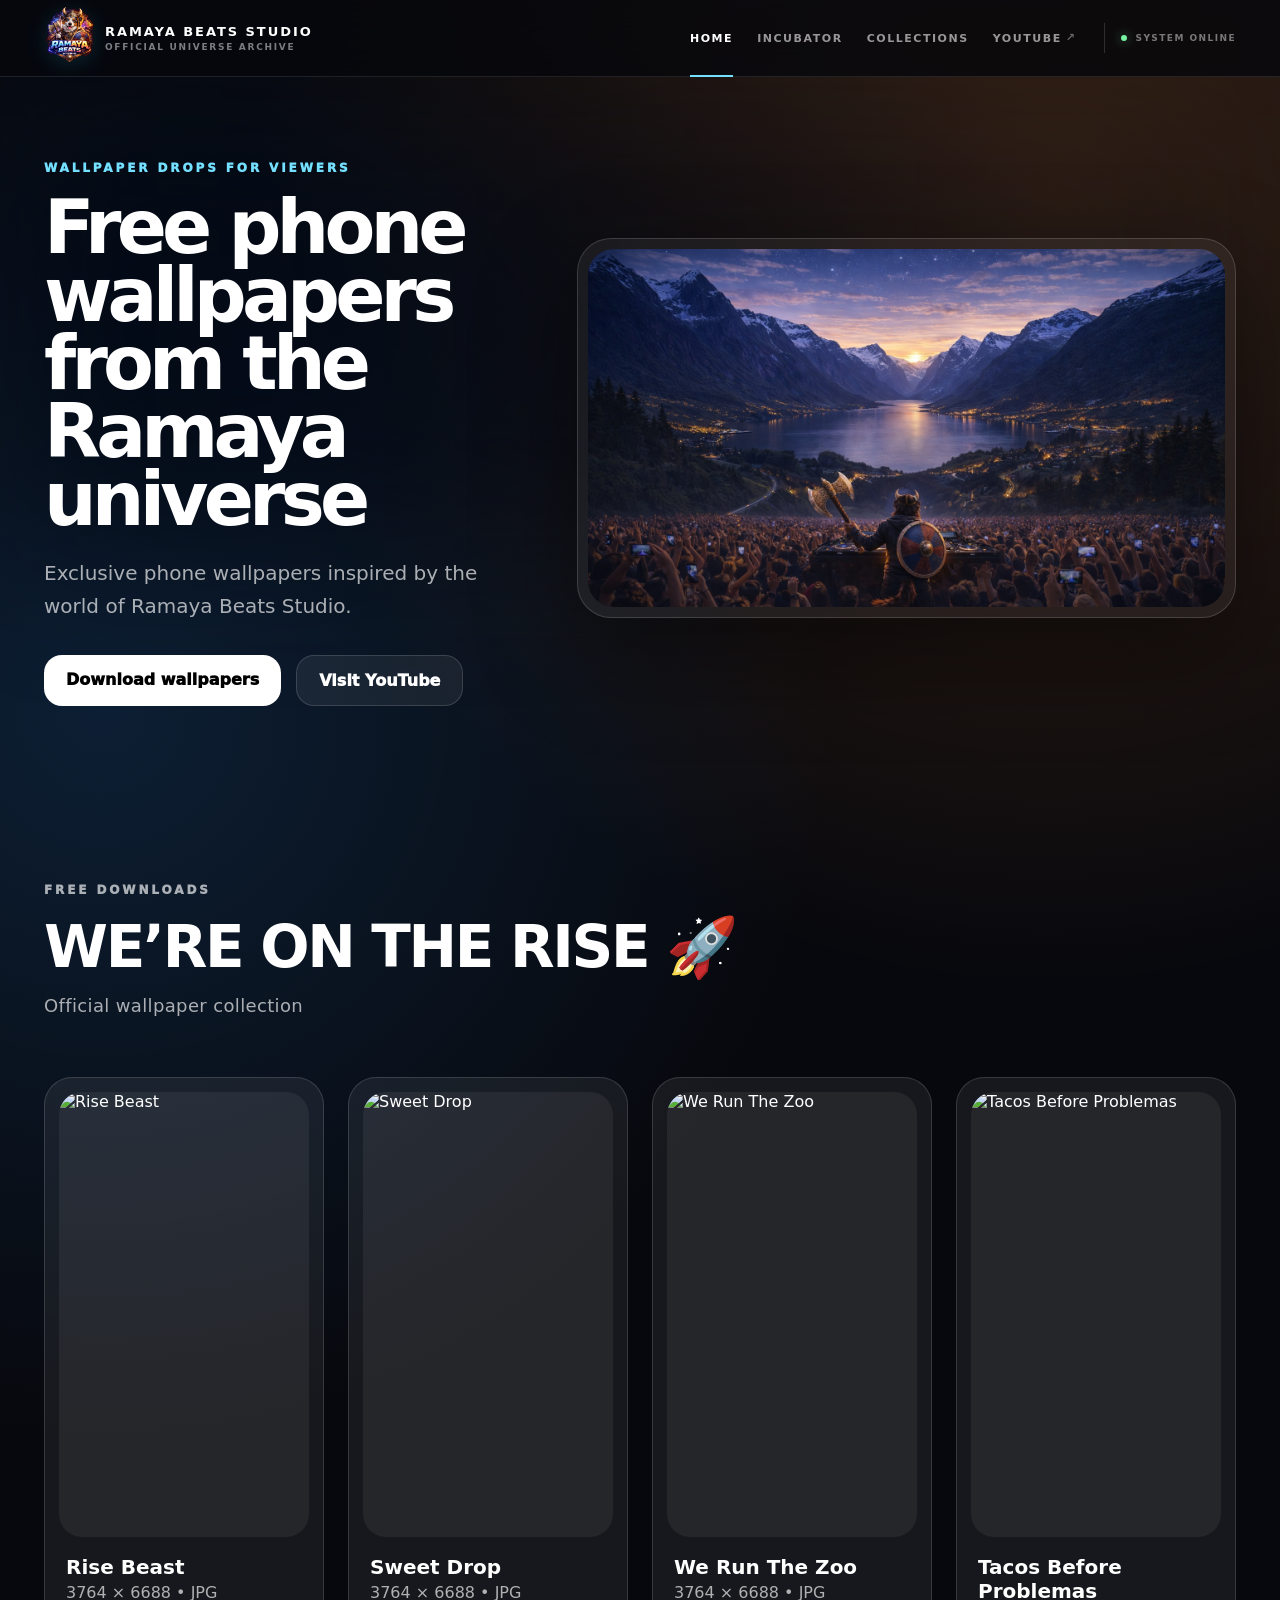
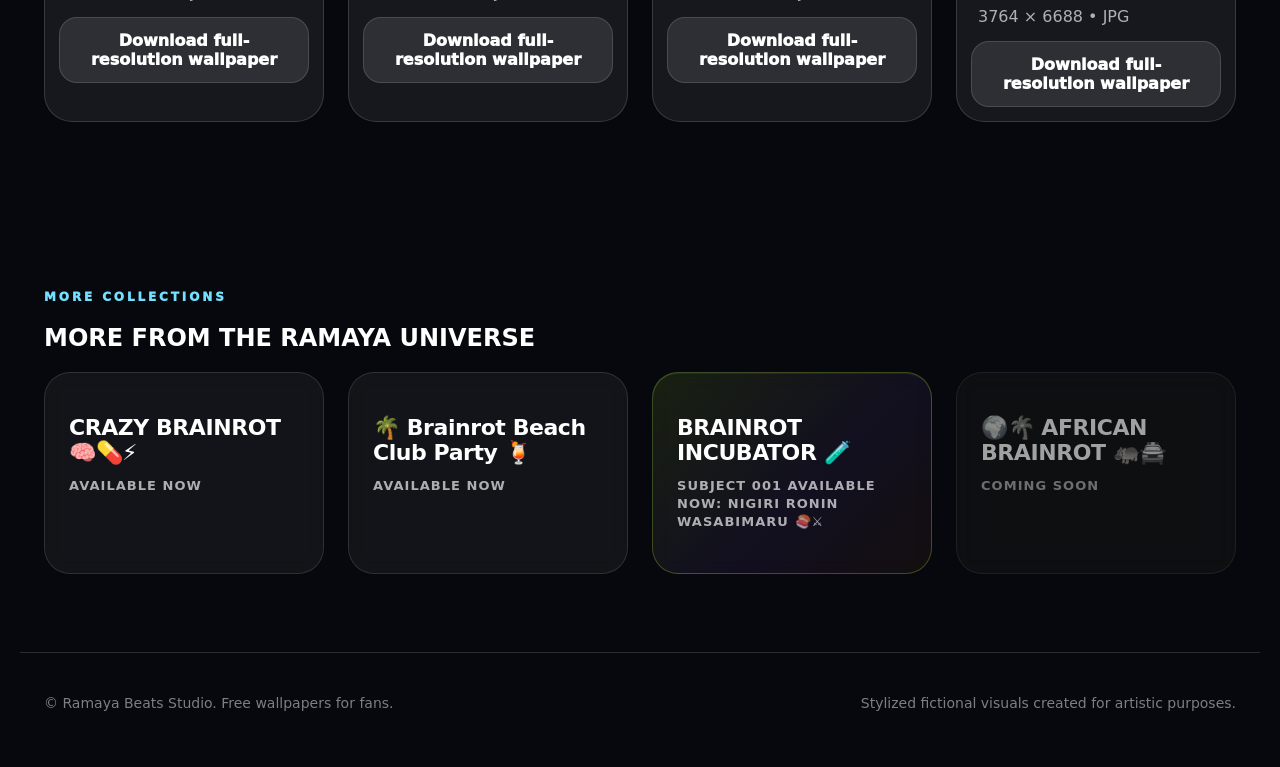
==== commit 519de4e9: "Separate collections and show real wallpaper sizes" ====
--- a/index.html
+++ b/index.html
@@ -20,7 +20,7 @@
 <body id="home" class="page-home">
   <header class="rds-header" data-global-header>
     <div class="rds-header__inner">
-      <a class="rds-brand" href="index.html#home" aria-label="Ramaya Beats Studio — Home">
+      <a class="rds-brand" href="index.html" aria-label="Ramaya Beats Studio — Home">
         <img class="rds-brand__mark" src="assets/ramaya-logo-header-transparent.png" alt="" width="51" height="64" />
         <span class="rds-brand__copy">
           <span class="rds-brand__name">RAMAYA BEATS STUDIO</span>
@@ -36,9 +36,9 @@
 
       <div class="rds-header__panel" id="global-navigation">
         <nav class="rds-nav" aria-label="Global navigation">
-          <a href="index.html#home" aria-current="page">HOME</a>
+          <a href="index.html" aria-current="page">HOME</a>
           <a href="brainrot-incubator.html">INCUBATOR</a>
-          <a href="index.html#collections">COLLECTIONS</a>
+          <a href="collections.html">COLLECTIONS</a>
           <a href="https://www.youtube.com/@RamayaBeatsStudio" target="_blank" rel="noopener">YOUTUBE <span aria-hidden="true">↗</span></a>
         </nav>
 
@@ -118,6 +118,6 @@
     <p>Stylized fictional visuals created for artistic purposes.</p>
   </footer>
 
-  <script src="script.js?v=20260825-1"></script>
+  <script src="script.js?v=20260825-2"></script>
 </body>
 </html>
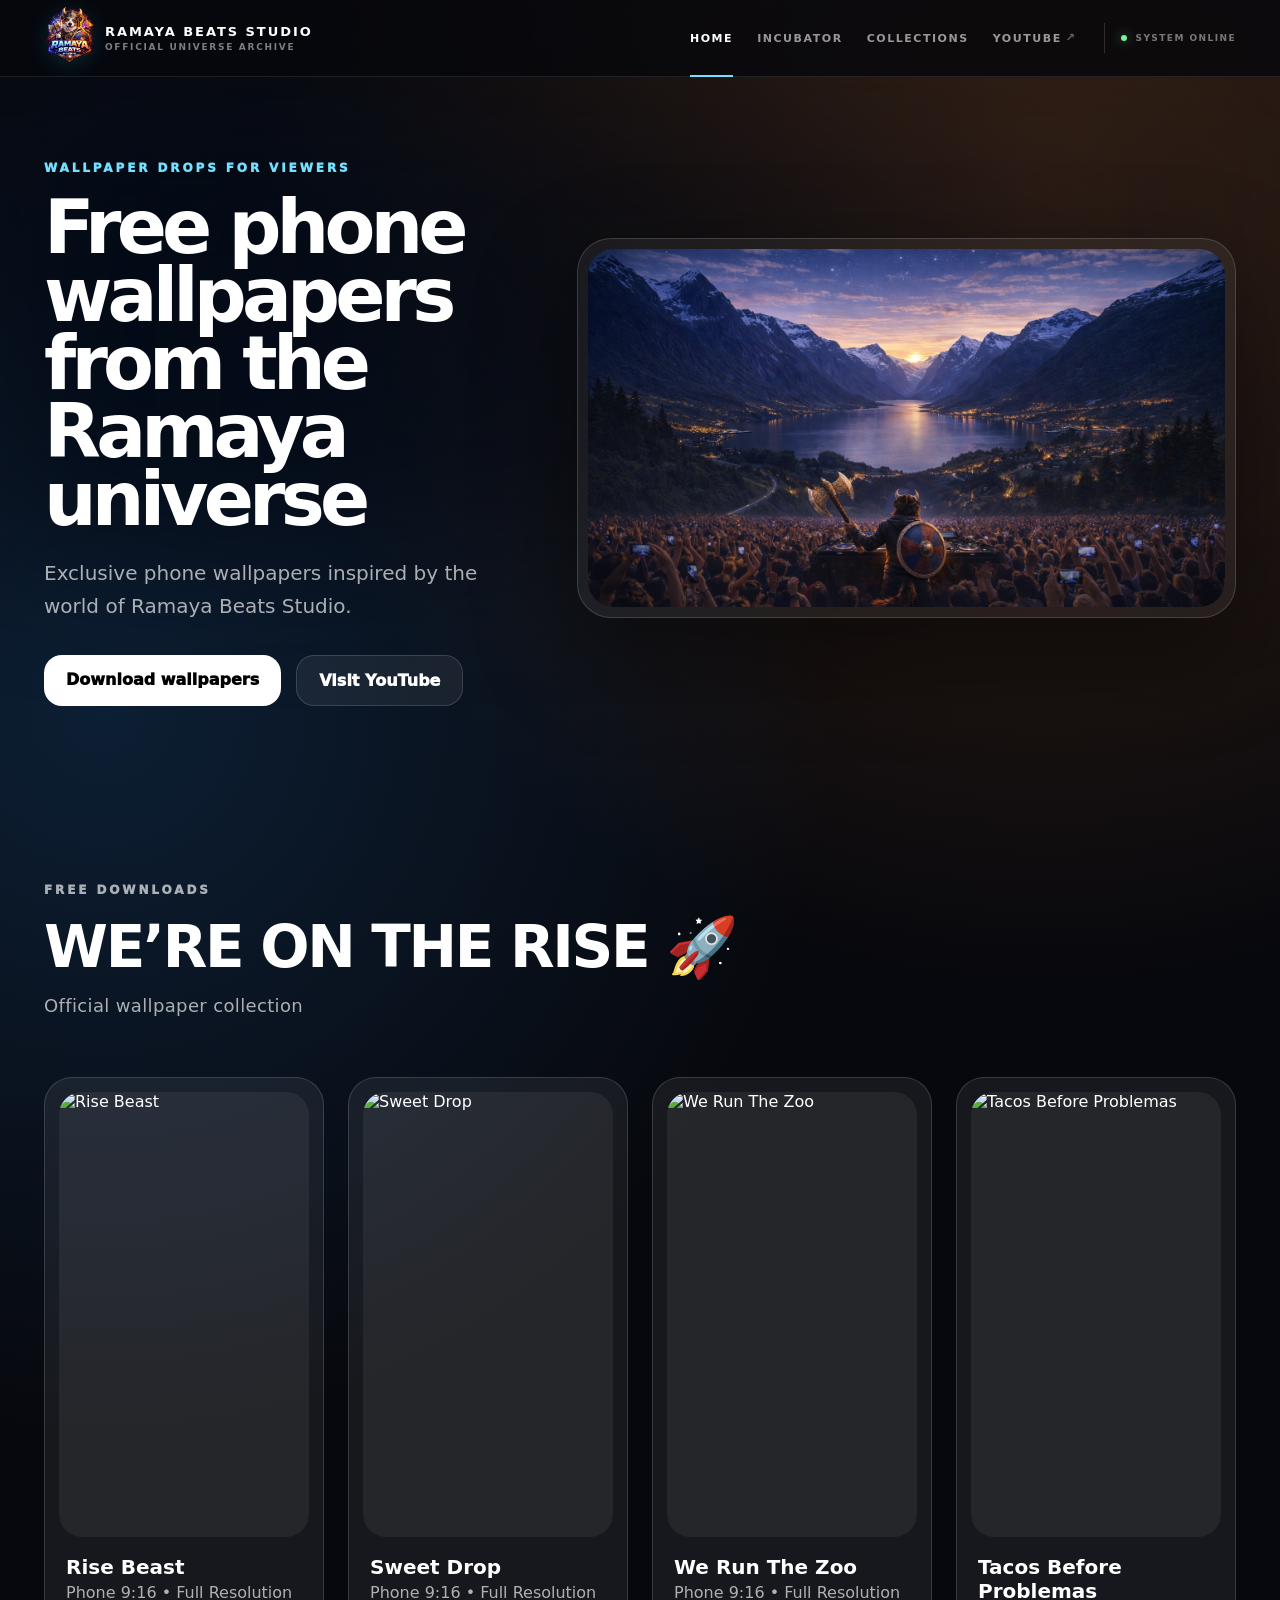
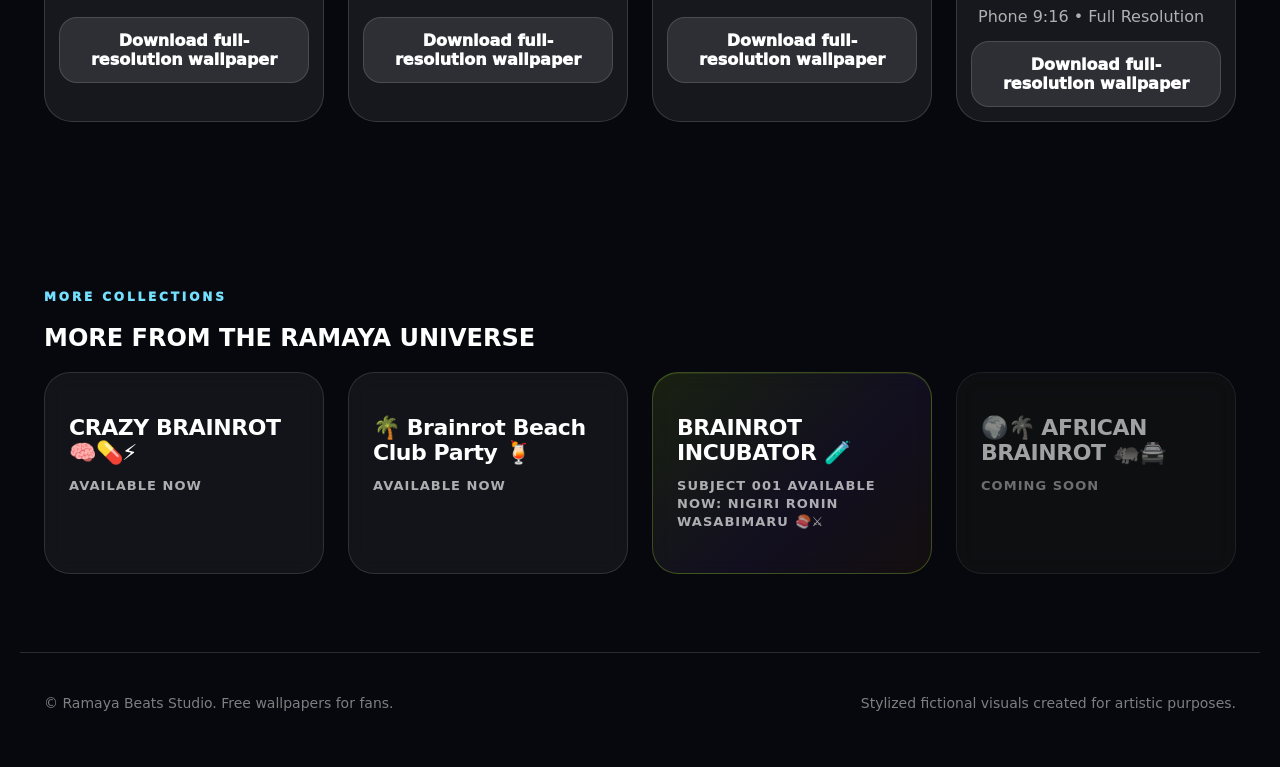
==== commit e9550e77: "Remove hard-coded wallpaper dimensions" ====
--- a/index.html
+++ b/index.html
@@ -118,6 +118,6 @@
     <p>Stylized fictional visuals created for artistic purposes.</p>
   </footer>
 
-  <script src="script.js?v=20260825-2"></script>
+  <script src="script.js?v=20260825-3"></script>
 </body>
 </html>
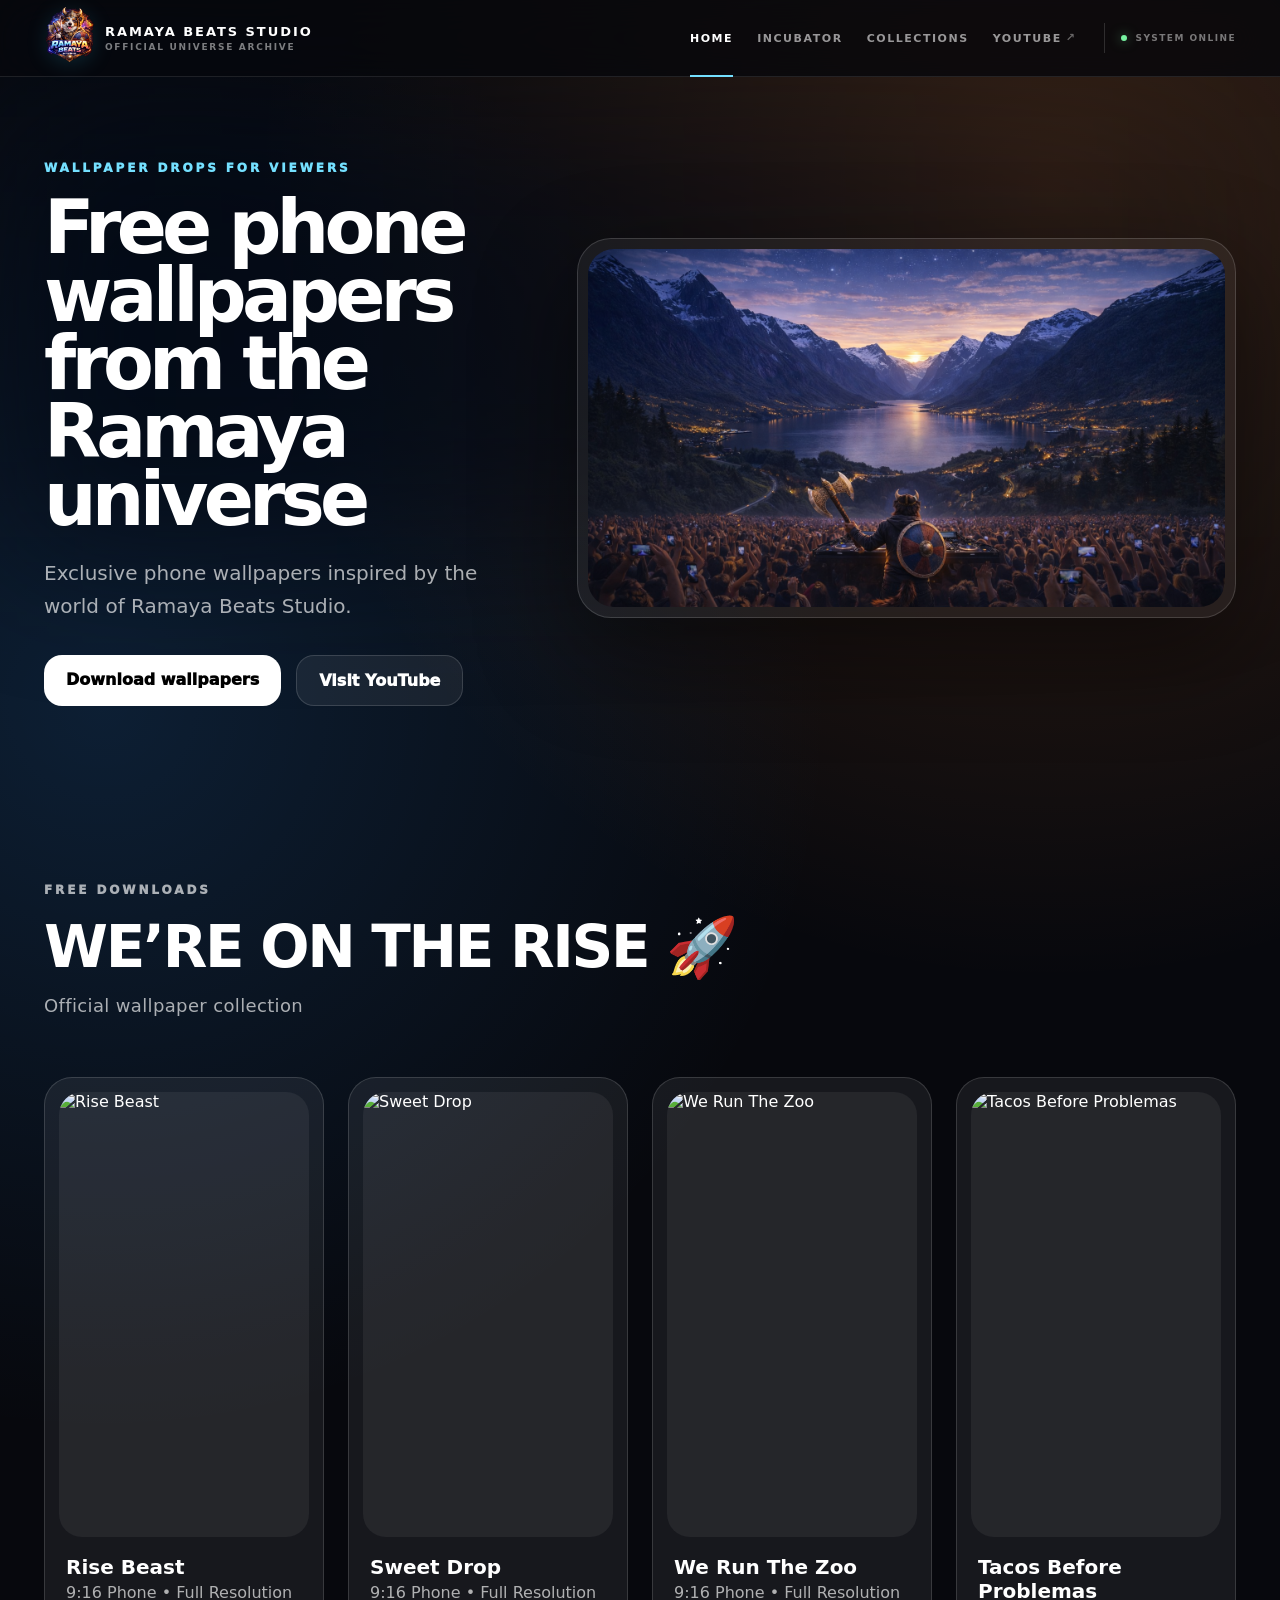
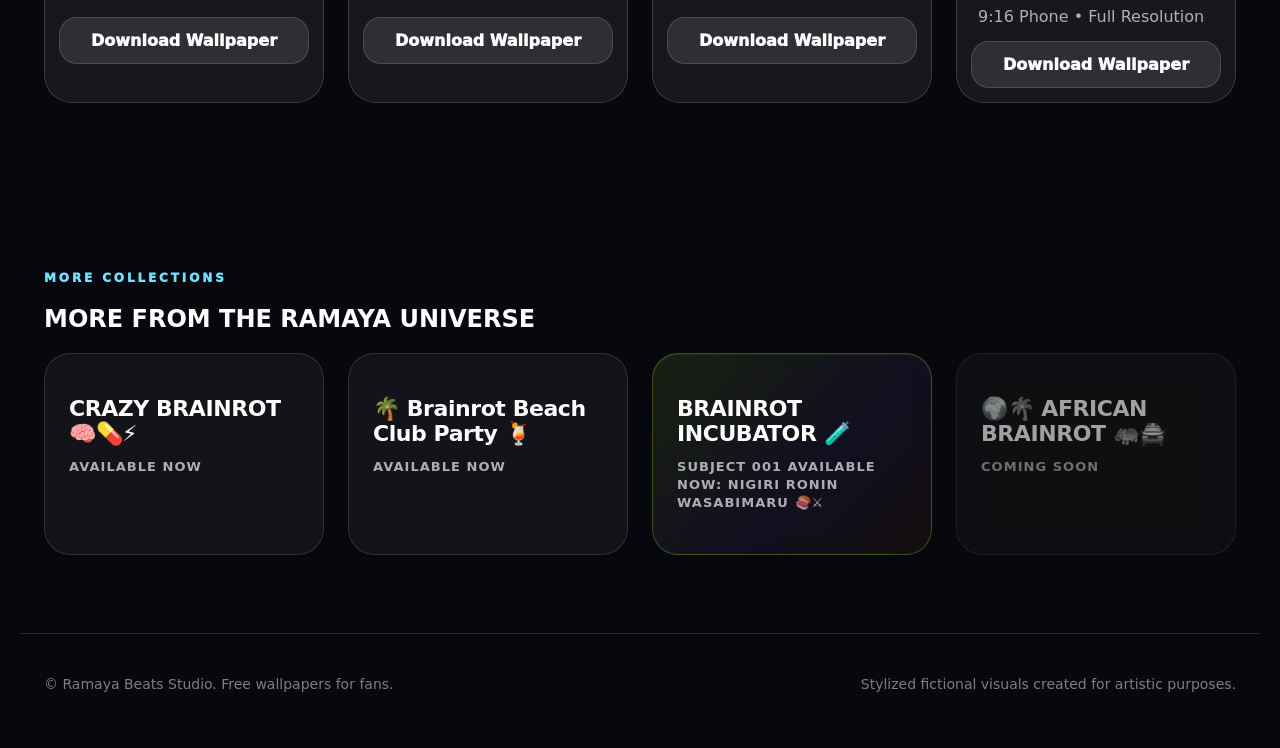
==== commit cd8ebddf: "Polish wallpaper metadata and download labels" ====
--- a/index.html
+++ b/index.html
@@ -14,7 +14,7 @@
   <meta property="og:image" content="assets/hero-banner.png" />
 
   <link rel="icon" href="assets/ramaya-emblem-transparent.png" type="image/png" />
-  <link rel="stylesheet" href="style.css?v=20260825-1" />
+  <link rel="stylesheet" href="style.css?v=20260825-4" />
 </head>
 
 <body id="home" class="page-home">
@@ -118,6 +118,6 @@
     <p>Stylized fictional visuals created for artistic purposes.</p>
   </footer>
 
-  <script src="script.js?v=20260825-3"></script>
+  <script src="script.js?v=20260825-4"></script>
 </body>
 </html>
--- a/style.css
+++ b/style.css
@@ -1266,12 +1266,12 @@
 }
 
 .incubator-hero-copy__path {
-  margin: 0 0 14px;
+  margin: 0 0 16px;
   color: var(--incubator-cyan);
-  font-size: clamp(13px, 1.15vw, 16px);
+  font-size: clamp(16px, 1.55vw, 22px);
   font-weight: 900;
   font-style: italic;
-  letter-spacing: 0.28em;
+  letter-spacing: 0.22em;
 }
 
 .incubator-brand-hero {
@@ -1357,10 +1357,10 @@
 
 .incubator-hero-copy__mission {
   margin: 15px 0 0;
-  color: rgba(166,232,255,0.8);
-  font-size: clamp(10px, 0.85vw, 12px);
+  color: rgba(180,238,255,0.9);
+  font-size: clamp(13px, 1.15vw, 16px);
   font-weight: 900;
-  letter-spacing: 0.2em;
+  letter-spacing: 0.16em;
 }
 
 .hero-chamber {
@@ -1683,7 +1683,7 @@
 }
 
 .incubator-statusbar {
-  min-height: 88px;
+  min-height: 108px;
   margin: 0;
   padding: 12px 22px;
   border-right: 1px solid rgba(57,221,255,0.28);
@@ -1701,15 +1701,20 @@
   border-right: 1px solid rgba(57,221,255,0.2);
   display: flex;
   align-items: center;
-  gap: 18px;
+  gap: 20px;
 }
 
 .incubator-statusbar > div:last-child { border-right: 0; }
 
 .incubator-statusbar__icon {
+  width: 50px;
+  min-width: 50px;
+  display: grid;
+  place-items: center;
   color: var(--incubator-cyan);
-  font-size: 32px;
+  font-size: 44px;
   font-weight: 400;
+  line-height: 1;
   text-shadow: 0 0 16px rgba(57,221,255,0.5);
 }
 
@@ -1726,14 +1731,14 @@
 
 .incubator-statusbar small {
   color: rgba(220,244,255,0.66);
-  font-size: 8px;
+  font-size: 10px;
   font-weight: 850;
   letter-spacing: 0.12em;
 }
 
 .incubator-statusbar strong {
   color: #7dff9a;
-  font-size: 12px;
+  font-size: 15px;
   letter-spacing: 0.05em;
 }
 
@@ -1758,7 +1763,7 @@
 
 .incubator-statusbar__compact-asset {
   width: 100% !important;
-  height: 60px !important;
+  height: 80px !important;
   border-radius: 0 !important;
   object-fit: contain !important;
 }
@@ -2433,6 +2438,11 @@
   letter-spacing: 0.03em;
 }
 
+.incubator-assets-aside dl div:last-child dd {
+  font-size: clamp(18px, 1.5vw, 22px);
+  white-space: nowrap;
+}
+
 .incubator-assets-aside small {
   color: rgba(216,242,255,0.5);
   font-size: 7px;
@@ -2730,23 +2740,23 @@
 
   .incubator-hero-emblem p { font-size: 19px; text-align: center; }
   .incubator-hero-emblem small { justify-self: start; margin: -2px 0 0; }
-  .incubator-hero-copy__path { font-size: 10px; letter-spacing: 0.18em; }
+  .incubator-hero-copy__path { font-size: 12px; letter-spacing: 0.14em; }
   .incubator-hero-copy h1 { font-size: clamp(54px, 17vw, 74px); }
   .incubator-hero-copy h1 span:last-child { margin-left: 6px; }
   .incubator-hero-copy__slogan { margin-top: 27px; font-size: 9px; letter-spacing: 0.2em; white-space: normal; }
-  .incubator-hero-copy__mission { font-size: 9px; line-height: 1.6; letter-spacing: 0.12em; }
+  .incubator-hero-copy__mission { font-size: 10px; line-height: 1.55; letter-spacing: 0.09em; }
   .incubator-cinematic-hero.has-official-brand .incubator-hero-copy__path { margin-bottom: 8px; }
   .incubator-cinematic-hero.has-official-brand .incubator-hero-copy__mission { margin-top: 4px; padding-left: 0; text-align: center; }
 
   .hero-chamber { width: min(100%, 340px); height: auto; }
 
   .incubator-statusbar { padding: 8px; }
-  .incubator-statusbar > div { min-height: 67px; padding: 7px 11px; gap: 10px; }
-  .incubator-statusbar__icon { font-size: 23px; }
-  .incubator-statusbar small { font-size: 7px; }
-  .incubator-statusbar strong { font-size: 10px; }
+  .incubator-statusbar > div { min-height: 76px; padding: 8px 11px; gap: 10px; }
+  .incubator-statusbar__icon { width: 34px; min-width: 34px; font-size: 30px; }
+  .incubator-statusbar small { font-size: 8px; }
+  .incubator-statusbar strong { font-size: 12px; }
   .incubator-statusbar__brand img { width: 34px; height: 34px; }
-  .incubator-statusbar__compact-asset { height: 42px !important; }
+  .incubator-statusbar__compact-asset { height: 54px !important; }
   .incubator-statusbar__brand strong { font-size: 11px; }
 
   .subject-release { padding: 35px 20px 28px; gap: 40px; }
